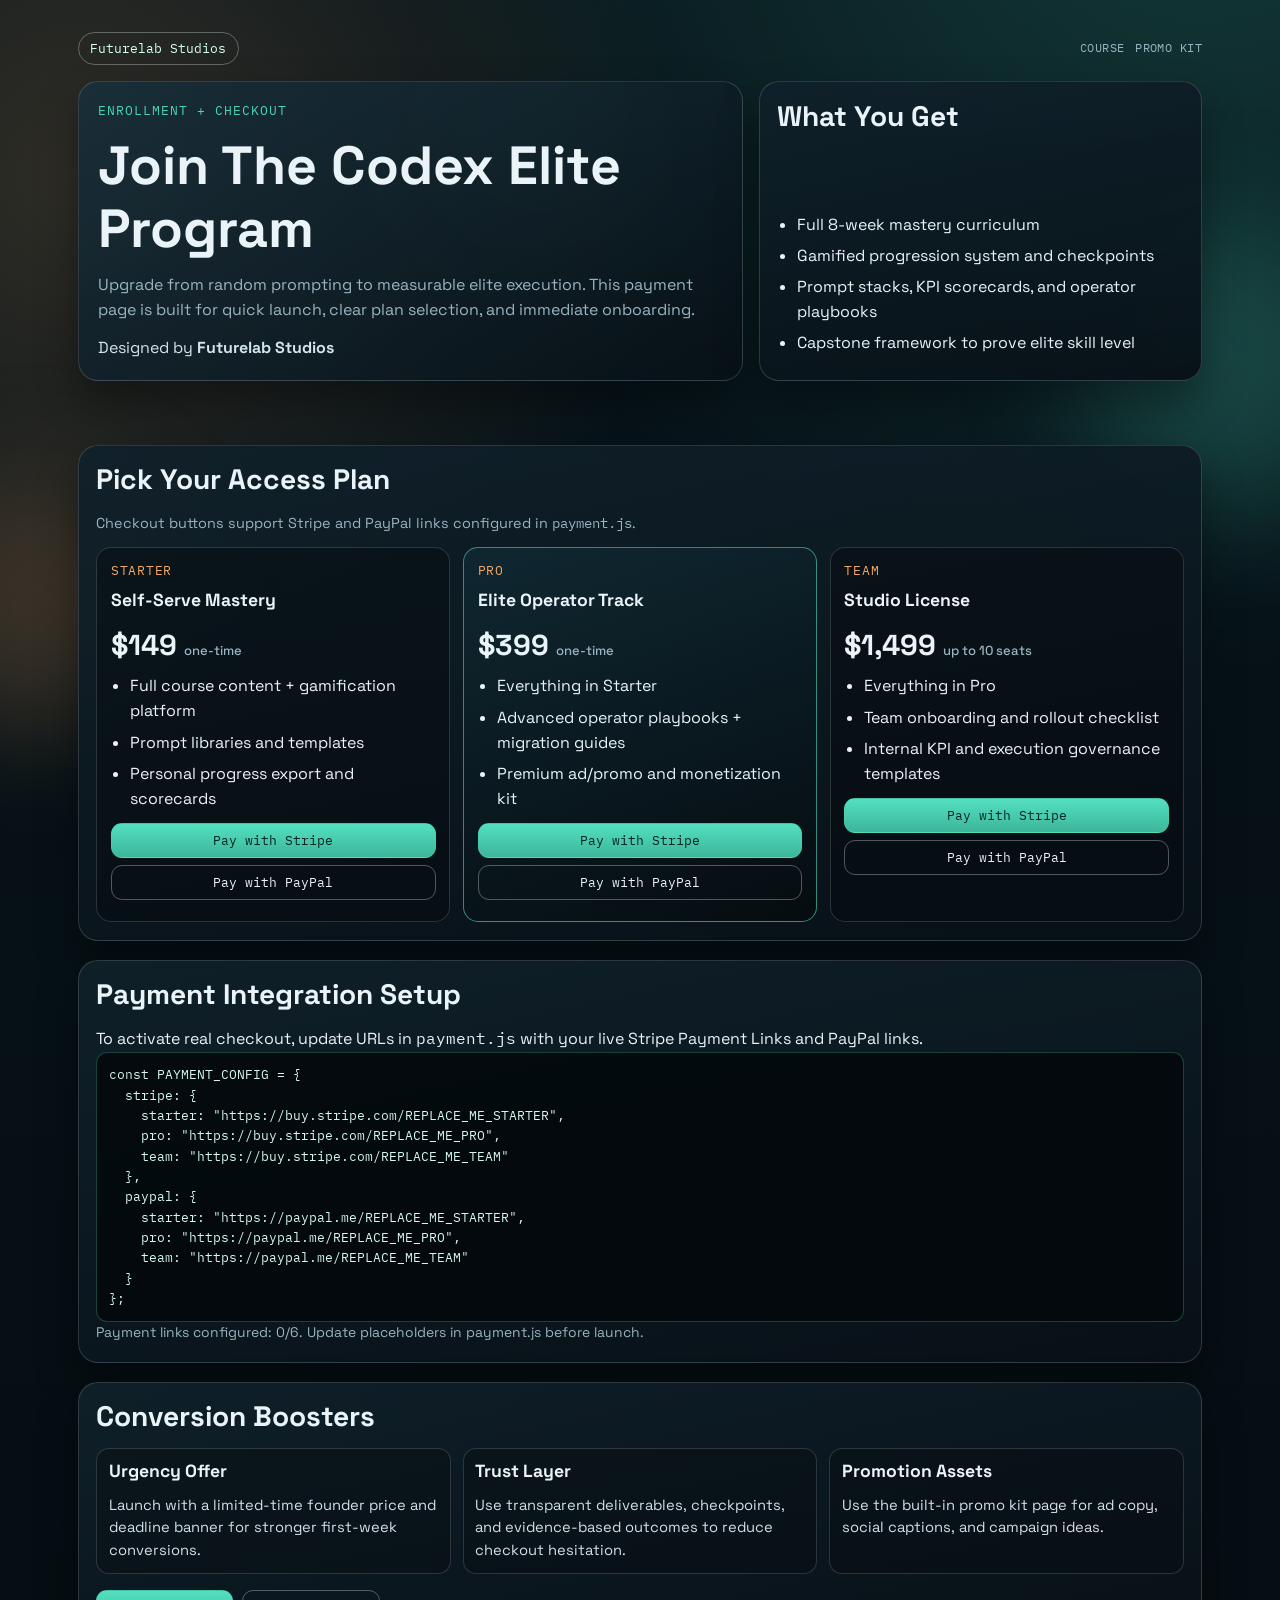
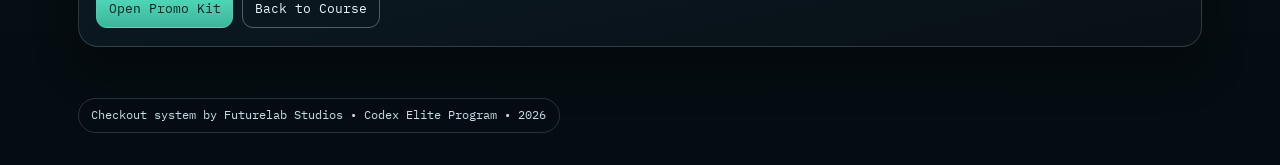
==== payment.html @ 41de9a3d "Build branded Codex mastery platform with gamification, payments, and promo pages" ====
<!doctype html>
<html lang="en">
<head>
  <meta charset="UTF-8" />
  <meta name="viewport" content="width=device-width, initial-scale=1.0" />
  <title>Enroll | Codex Elite Program by Futurelab Studios</title>
  <link rel="preconnect" href="https://fonts.googleapis.com" />
  <link rel="preconnect" href="https://fonts.gstatic.com" crossorigin />
  <link href="https://fonts.googleapis.com/css2?family=Space+Grotesk:wght@400;500;700&family=IBM+Plex+Mono:wght@400;500&display=swap" rel="stylesheet" />
  <link rel="stylesheet" href="styles.css" />
</head>
<body>
  <div class="bg-shape bg-shape-a"></div>
  <div class="bg-shape bg-shape-b"></div>

  <header class="hero wrap compact">
    <nav class="top-nav">
      <a class="brand" href="index.html">Futurelab Studios</a>
      <div class="nav-links">
        <a href="index.html">Course</a>
        <a href="promo.html">Promo Kit</a>
      </div>
    </nav>

    <div class="hero-shell">
      <div class="hero-copy">
        <p class="eyebrow">Enrollment + Checkout</p>
        <h1>Join The Codex Elite Program</h1>
        <p class="lead">
          Upgrade from random prompting to measurable elite execution. This payment page is built for quick launch,
          clear plan selection, and immediate onboarding.
        </p>
        <p class="hero-brandline">Designed by <strong>Futurelab Studios</strong></p>
      </div>
      <aside class="hero-side panel">
        <h2>What You Get</h2>
        <ul>
          <li>Full 8-week mastery curriculum</li>
          <li>Gamified progression system and checkpoints</li>
          <li>Prompt stacks, KPI scorecards, and operator playbooks</li>
          <li>Capstone framework to prove elite skill level</li>
        </ul>
      </aside>
    </div>
  </header>

  <main class="wrap">
    <section class="panel">
      <h2>Pick Your Access Plan</h2>
      <p class="module-hint">Checkout buttons support Stripe and PayPal links configured in <code>payment.js</code>.</p>

      <div class="pricing-grid">
        <article class="price-card">
          <p class="card-tag">Starter</p>
          <h3>Self-Serve Mastery</h3>
          <p class="price">$149 <span>one-time</span></p>
          <ul>
            <li>Full course content + gamification platform</li>
            <li>Prompt libraries and templates</li>
            <li>Personal progress export and scorecards</li>
          </ul>
          <button class="btn checkout-btn" data-plan="starter" data-provider="stripe" type="button">Pay with Stripe</button>
          <button class="btn btn-ghost checkout-btn" data-plan="starter" data-provider="paypal" type="button">Pay with PayPal</button>
        </article>

        <article class="price-card featured">
          <p class="card-tag">Pro</p>
          <h3>Elite Operator Track</h3>
          <p class="price">$399 <span>one-time</span></p>
          <ul>
            <li>Everything in Starter</li>
            <li>Advanced operator playbooks + migration guides</li>
            <li>Premium ad/promo and monetization kit</li>
          </ul>
          <button class="btn checkout-btn" data-plan="pro" data-provider="stripe" type="button">Pay with Stripe</button>
          <button class="btn btn-ghost checkout-btn" data-plan="pro" data-provider="paypal" type="button">Pay with PayPal</button>
        </article>

        <article class="price-card">
          <p class="card-tag">Team</p>
          <h3>Studio License</h3>
          <p class="price">$1,499 <span>up to 10 seats</span></p>
          <ul>
            <li>Everything in Pro</li>
            <li>Team onboarding and rollout checklist</li>
            <li>Internal KPI and execution governance templates</li>
          </ul>
          <button class="btn checkout-btn" data-plan="team" data-provider="stripe" type="button">Pay with Stripe</button>
          <button class="btn btn-ghost checkout-btn" data-plan="team" data-provider="paypal" type="button">Pay with PayPal</button>
        </article>
      </div>
    </section>

    <section class="panel">
      <h2>Payment Integration Setup</h2>
      <p>To activate real checkout, update URLs in <code>payment.js</code> with your live Stripe Payment Links and PayPal links.</p>
      <pre><code>const PAYMENT_CONFIG = {
  stripe: {
    starter: "https://buy.stripe.com/REPLACE_ME_STARTER",
    pro: "https://buy.stripe.com/REPLACE_ME_PRO",
    team: "https://buy.stripe.com/REPLACE_ME_TEAM"
  },
  paypal: {
    starter: "https://paypal.me/REPLACE_ME_STARTER",
    pro: "https://paypal.me/REPLACE_ME_PRO",
    team: "https://paypal.me/REPLACE_ME_TEAM"
  }
};</code></pre>
      <p id="paymentStatus" class="metric-sub"></p>
    </section>

    <section class="panel advert-panel">
      <h2>Conversion Boosters</h2>
      <div class="ad-points">
        <article>
          <h3>Urgency Offer</h3>
          <p>Launch with a limited-time founder price and deadline banner for stronger first-week conversions.</p>
        </article>
        <article>
          <h3>Trust Layer</h3>
          <p>Use transparent deliverables, checkpoints, and evidence-based outcomes to reduce checkout hesitation.</p>
        </article>
        <article>
          <h3>Promotion Assets</h3>
          <p>Use the built-in promo kit page for ad copy, social captions, and campaign ideas.</p>
        </article>
      </div>
      <div class="hero-cta-row">
        <a class="btn" href="promo.html">Open Promo Kit</a>
        <a class="btn btn-ghost" href="index.html">Back to Course</a>
      </div>
    </section>
  </main>

  <footer class="site-footer wrap">
    <p>Checkout system by Futurelab Studios • Codex Elite Program • 2026</p>
  </footer>

  <script src="payment.js"></script>
</body>
</html>
---- styles.css ----
:root {
  --bg: #061015;
  --surface: #0f1c24;
  --surface-2: #142837;
  --surface-3: #1d3749;
  --text: #e9f3f8;
  --muted: #99b4c0;
  --line: rgba(233, 243, 248, 0.16);
  --line-strong: rgba(233, 243, 248, 0.32);
  --accent: #48d6b7;
  --accent-2: #f2a863;
  --danger: #ff8080;
  --max: 1160px;
  --radius: 20px;
  --radius-sm: 14px;
  --shadow: 0 22px 42px rgba(0, 0, 0, 0.36);
}

* {
  box-sizing: border-box;
}

html,
body {
  margin: 0;
  padding: 0;
}

body {
  font-family: "Space Grotesk", sans-serif;
  line-height: 1.55;
  color: var(--text);
  background:
    radial-gradient(circle at 6% 10%, rgba(242, 168, 99, 0.17), transparent 30%),
    radial-gradient(circle at 94% -8%, rgba(72, 214, 183, 0.19), transparent 36%),
    linear-gradient(180deg, #07141a 0%, #050d12 100%);
  overflow-x: hidden;
}

.bg-shape {
  position: fixed;
  border-radius: 999px;
  filter: blur(60px);
  pointer-events: none;
  z-index: -1;
}

.bg-shape-a {
  width: 290px;
  height: 290px;
  right: -90px;
  top: 25%;
  background: rgba(72, 214, 183, 0.2);
}

.bg-shape-b {
  width: 260px;
  height: 260px;
  left: -95px;
  bottom: 18%;
  background: rgba(242, 168, 99, 0.18);
}

.wrap {
  width: min(var(--max), 100%);
  margin: 0 auto;
  padding: 2rem 1.1rem;
}

.hero {
  padding-top: 2.6rem;
  animation: fade-up 0.6s ease-out;
}

.hero.compact {
  padding-top: 2rem;
}

.top-nav {
  display: flex;
  align-items: center;
  justify-content: space-between;
  gap: 1rem;
  margin-bottom: 1rem;
}

.brand {
  font-family: "IBM Plex Mono", monospace;
  color: #d6fff3;
  text-decoration: none;
  border: 1px solid var(--line-strong);
  border-radius: 999px;
  padding: 0.35rem 0.72rem;
  font-size: 0.8rem;
}

.nav-links {
  display: flex;
  align-items: center;
  gap: 0.65rem;
  flex-wrap: wrap;
}

.nav-links a {
  text-decoration: none;
  color: var(--muted);
  font-family: "IBM Plex Mono", monospace;
  font-size: 0.76rem;
  text-transform: uppercase;
  letter-spacing: 0.04em;
}

.nav-links a:hover {
  color: #d5ebe9;
}

.hero-shell {
  display: grid;
  grid-template-columns: 1.5fr minmax(280px, 1fr);
  gap: 1rem;
  align-items: stretch;
}

.hero-copy {
  border: 1px solid var(--line);
  border-radius: var(--radius);
  background:
    linear-gradient(150deg, rgba(24, 47, 59, 0.9), rgba(8, 16, 22, 0.9)),
    radial-gradient(circle at 70% 15%, rgba(72, 214, 183, 0.2), transparent 40%);
  padding: 1.2rem;
  box-shadow: var(--shadow);
}

.eyebrow {
  margin: 0 0 0.9rem;
  font-family: "IBM Plex Mono", monospace;
  color: var(--accent);
  text-transform: uppercase;
  letter-spacing: 0.08em;
  font-size: 0.8rem;
}

h1,
h2,
h3,
h4 {
  margin: 0 0 0.75rem;
  line-height: 1.17;
}

h1 {
  font-size: clamp(2rem, 4.2vw, 3.7rem);
  max-width: 15ch;
}

h2 {
  font-size: clamp(1.3rem, 2.2vw, 2.1rem);
  margin-bottom: 0.95rem;
}

h3 {
  font-size: 1.1rem;
}

h4 {
  font-size: 0.98rem;
}

p {
  margin: 0;
}

.lead {
  max-width: 68ch;
  color: var(--muted);
}

.hero-brandline {
  margin-top: 0.82rem;
  color: #d2e4ec;
}

.hero-cta-row {
  display: flex;
  gap: 0.58rem;
  align-items: center;
  flex-wrap: wrap;
  margin-top: 1rem;
}

.hero-statline {
  margin-top: 1rem;
  display: grid;
  grid-template-columns: repeat(3, minmax(0, 1fr));
  gap: 0.62rem;
}

.hero-statline article {
  border: 1px solid var(--line);
  border-radius: 14px;
  background: rgba(4, 11, 15, 0.58);
  padding: 0.66rem;
}

.hero-statline p {
  font-family: "IBM Plex Mono", monospace;
  font-size: 0.76rem;
  color: var(--muted);
  text-transform: uppercase;
  letter-spacing: 0.05em;
  margin-bottom: 0.2rem;
}

.hero-side {
  display: flex;
  flex-direction: column;
  justify-content: space-between;
}

.hero-side ul {
  padding-left: 1.2rem;
  margin: 0;
}

.hero-side li {
  margin-bottom: 0.4rem;
}

.panel {
  border: 1px solid var(--line);
  border-radius: var(--radius);
  background: linear-gradient(168deg, rgba(16, 33, 43, 0.92), rgba(8, 17, 23, 0.96));
  padding: 1.1rem;
  box-shadow: var(--shadow);
}

main section {
  margin-bottom: 1.2rem;
  animation: fade-up 0.62s ease-out;
}

.dashboard-header {
  display: flex;
  gap: 0.8rem;
  justify-content: space-between;
  align-items: center;
  margin-bottom: 0.9rem;
}

.dashboard-actions {
  display: flex;
  gap: 0.52rem;
  flex-wrap: wrap;
}

.dashboard-grid {
  display: grid;
  grid-template-columns: repeat(3, minmax(0, 1fr));
  gap: 0.8rem;
}

.metric-card {
  border: 1px solid var(--line);
  border-radius: var(--radius-sm);
  background: rgba(5, 12, 17, 0.44);
  padding: 0.82rem;
}

.metric-label {
  color: var(--muted);
  font-size: 0.8rem;
  font-family: "IBM Plex Mono", monospace;
  text-transform: uppercase;
  letter-spacing: 0.05em;
  margin-bottom: 0.3rem;
}

.metric-value {
  font-size: 1.42rem;
  font-weight: 700;
  margin-bottom: 0.32rem;
}

.metric-value.small {
  font-size: 1rem;
  font-weight: 600;
}

.metric-sub {
  color: var(--muted);
  font-size: 0.87rem;
}

.btn {
  border: 1px solid rgba(72, 214, 183, 0.4);
  background: linear-gradient(180deg, #53e0c0, #3db59b);
  color: #04241e;
  border-radius: 11px;
  padding: 0.5rem 0.72rem;
  font-family: "IBM Plex Mono", monospace;
  font-size: 0.8rem;
  text-decoration: none;
  cursor: pointer;
  display: inline-flex;
  align-items: center;
  justify-content: center;
  transition: transform 0.14s ease, filter 0.2s ease;
}

.btn:hover {
  filter: brightness(1.06);
  transform: translateY(-1px);
}

.btn:active {
  transform: translateY(0);
}

.btn:disabled {
  opacity: 0.58;
  cursor: not-allowed;
  transform: none;
}

.btn-ghost {
  background: transparent;
  border-color: var(--line-strong);
  color: var(--text);
}

.btn-danger {
  background: transparent;
  border-color: rgba(255, 128, 128, 0.4);
  color: #ffcaca;
}

.meter {
  width: 100%;
  height: 10px;
  border-radius: 999px;
  border: 1px solid var(--line);
  background: rgba(4, 9, 13, 0.82);
  overflow: hidden;
}

.meter.small {
  height: 8px;
}

.meter span {
  display: block;
  height: 100%;
  width: 0;
  background: linear-gradient(90deg, #4ad2b5, #f2a863);
  transition: width 0.25s ease;
}

.gamification-grid {
  display: grid;
  grid-template-columns: 1fr 1fr;
  gap: 0.8rem;
}

.challenge-list,
.achievement-grid {
  display: grid;
  gap: 0.62rem;
}

.challenge-card,
.achievement-card {
  border: 1px solid var(--line);
  border-radius: 13px;
  padding: 0.72rem;
  background: rgba(5, 11, 15, 0.5);
}

.challenge-head {
  display: flex;
  justify-content: space-between;
  gap: 0.6rem;
  align-items: center;
}

.challenge-card p {
  color: #d0e2ea;
  font-size: 0.88rem;
  margin-bottom: 0.45rem;
}

.achievement-card p {
  color: #d0e2ea;
  font-size: 0.88rem;
}

.achievement-card.unlocked {
  border-color: rgba(72, 214, 183, 0.6);
  background: linear-gradient(160deg, rgba(17, 40, 50, 0.88), rgba(7, 15, 20, 0.9));
}

.achievement-card.locked {
  opacity: 0.7;
}

.achievement-state {
  margin-top: 0.45rem;
  font-family: "IBM Plex Mono", monospace;
  font-size: 0.74rem;
  color: var(--accent-2);
  text-transform: uppercase;
}

.mastery-lab {
  display: grid;
  grid-template-columns: 320px minmax(0, 1fr);
  gap: 1rem;
}

.module-sidebar {
  position: sticky;
  top: 1rem;
  height: fit-content;
}

.module-hint {
  color: var(--muted);
  font-size: 0.9rem;
  margin-bottom: 0.8rem;
}

.module-list {
  display: grid;
  gap: 0.6rem;
}

.module-item {
  width: 100%;
  text-align: left;
  border: 1px solid var(--line);
  border-radius: 14px;
  background: rgba(8, 16, 21, 0.72);
  color: var(--text);
  padding: 0.7rem;
  cursor: pointer;
  transition: border-color 0.2s ease, transform 0.15s ease, background 0.2s ease;
}

.module-item:hover {
  border-color: rgba(72, 214, 183, 0.55);
  transform: translateY(-1px);
}

.module-item.selected {
  border-color: rgba(72, 214, 183, 0.72);
  background: linear-gradient(170deg, rgba(20, 43, 56, 0.8), rgba(8, 16, 21, 0.9));
}

.module-item.locked {
  opacity: 0.55;
  cursor: not-allowed;
}

.module-item-top {
  display: flex;
  justify-content: space-between;
  gap: 0.5rem;
  font-family: "IBM Plex Mono", monospace;
  font-size: 0.78rem;
  color: var(--accent-2);
  margin-bottom: 0.3rem;
}

.module-item-meta {
  margin-top: 0.35rem;
  color: var(--muted);
  font-size: 0.82rem;
}

.module-header > p {
  color: var(--muted);
}

.card-tag {
  color: var(--accent-2) !important;
  text-transform: uppercase;
  letter-spacing: 0.06em;
  font-family: "IBM Plex Mono", monospace;
  font-size: 0.8rem;
  margin-bottom: 0.55rem;
}

.module-standard {
  margin-top: 0.72rem;
}

.module-progress-row {
  margin-top: 0.75rem;
}

.module-progress-row > p {
  margin-bottom: 0.35rem;
}

.module-section {
  margin-top: 1.05rem;
  border-top: 1px solid var(--line);
  padding-top: 0.95rem;
}

.module-note {
  color: var(--muted);
  font-size: 0.9rem;
}

.week-grid {
  display: grid;
  grid-template-columns: repeat(2, minmax(0, 1fr));
  gap: 0.7rem;
}

.week-card {
  border: 1px solid var(--line);
  border-radius: 13px;
  padding: 0.72rem;
  background: rgba(7, 14, 19, 0.46);
}

.week-day {
  font-family: "IBM Plex Mono", monospace;
  color: var(--accent);
  font-size: 0.82rem;
  margin-bottom: 0.38rem;
  text-transform: uppercase;
  letter-spacing: 0.04em;
}

.week-card p {
  color: #d2e0e6;
  font-size: 0.93rem;
  margin-bottom: 0.35rem;
}

ul,
ol {
  margin: 0;
  padding-left: 1.2rem;
}

li {
  margin-bottom: 0.42rem;
}

.task-list {
  list-style: none;
  padding: 0;
  margin: 0;
  display: grid;
  gap: 0.5rem;
}

.task-list li {
  margin: 0;
  border: 1px solid var(--line);
  border-radius: 11px;
  background: rgba(6, 11, 15, 0.42);
}

.task-list label {
  display: flex;
  gap: 0.58rem;
  align-items: flex-start;
  padding: 0.62rem;
  cursor: pointer;
}

.task-list input[type="checkbox"] {
  margin-top: 0.22rem;
  accent-color: var(--accent);
}

.task-list span {
  font-size: 0.94rem;
}

.checkpoint-grid {
  display: grid;
  grid-template-columns: repeat(3, minmax(0, 1fr));
  gap: 0.7rem;
}

.checkpoint-grid article {
  border: 1px solid var(--line);
  border-radius: 12px;
  padding: 0.7rem;
  background: rgba(7, 14, 19, 0.45);
}

.prompt-list {
  display: grid;
  gap: 0.72rem;
}

.prompt {
  border: 1px solid var(--line);
  border-radius: 12px;
  padding: 0.72rem;
  background: rgba(7, 14, 19, 0.45);
}

.prompt-head {
  display: flex;
  justify-content: space-between;
  gap: 0.75rem;
  align-items: center;
  margin-bottom: 0.5rem;
}

code,
pre {
  font-family: "IBM Plex Mono", monospace;
}

pre {
  margin: 0;
  border: 1px solid rgba(72, 214, 183, 0.28);
  border-radius: 11px;
  background: rgba(4, 9, 12, 0.92);
  padding: 0.75rem;
  color: #d5f7ee;
  white-space: pre-wrap;
  word-break: break-word;
  font-size: 0.82rem;
}

table {
  width: 100%;
  border-collapse: collapse;
  font-size: 0.92rem;
}

th,
td {
  border-bottom: 1px solid var(--line);
  text-align: left;
  padding: 0.6rem 0.48rem;
  vertical-align: top;
}

th {
  color: var(--accent);
}

.module-notes {
  width: 100%;
  border: 1px solid var(--line-strong);
  border-radius: 12px;
  background: rgba(4, 9, 12, 0.8);
  color: var(--text);
  padding: 0.72rem;
  font-family: "IBM Plex Mono", monospace;
  font-size: 0.85rem;
  resize: vertical;
}

.timer-help {
  color: var(--muted);
  margin-bottom: 0.8rem;
}

.timer-box {
  border: 1px solid var(--line);
  border-radius: 14px;
  background: rgba(7, 14, 19, 0.46);
  padding: 0.85rem;
}

.timer-display {
  font-family: "IBM Plex Mono", monospace;
  font-size: clamp(2.2rem, 4.7vw, 3.2rem);
  margin-bottom: 0.45rem;
  color: #d4fff3;
}

.timer-controls {
  display: flex;
  gap: 0.52rem;
  flex-wrap: wrap;
}

.advert-panel p {
  color: #d1e1e7;
}

.ad-points {
  margin-top: 0.8rem;
  display: grid;
  grid-template-columns: repeat(3, minmax(0, 1fr));
  gap: 0.75rem;
}

.ad-points article {
  border: 1px solid var(--line);
  border-radius: 13px;
  padding: 0.72rem;
  background: rgba(7, 14, 19, 0.46);
}

.ad-points article p {
  font-size: 0.92rem;
  color: #d1e1e7;
}

.pricing-grid {
  display: grid;
  grid-template-columns: repeat(3, minmax(0, 1fr));
  gap: 0.8rem;
}

.price-card {
  border: 1px solid var(--line);
  border-radius: 15px;
  background: rgba(6, 12, 16, 0.48);
  padding: 0.85rem;
}

.price-card.featured {
  border-color: rgba(72, 214, 183, 0.62);
  background: linear-gradient(160deg, rgba(16, 41, 51, 0.9), rgba(6, 12, 16, 0.95));
}

.price {
  font-size: 1.8rem;
  font-weight: 700;
  margin-bottom: 0.45rem;
}

.price span {
  font-size: 0.82rem;
  font-weight: 500;
  color: var(--muted);
}

.price-card ul {
  margin-bottom: 0.7rem;
}

.price-card .btn {
  width: 100%;
  margin-bottom: 0.45rem;
}

.copy-grid {
  display: grid;
  grid-template-columns: repeat(2, minmax(0, 1fr));
  gap: 0.7rem;
}

.copy-card {
  border: 1px solid var(--line);
  border-radius: 13px;
  background: rgba(7, 14, 19, 0.46);
  padding: 0.72rem;
}

.copy-card p {
  color: #d0e2ea;
}

.site-footer {
  padding-top: 0;
  padding-bottom: 2rem;
}

.site-footer p {
  border: 1px solid var(--line);
  border-radius: 999px;
  display: inline-block;
  padding: 0.45rem 0.8rem;
  color: #c8dbe4;
  font-family: "IBM Plex Mono", monospace;
  font-size: 0.74rem;
}

@keyframes fade-up {
  from {
    opacity: 0;
    transform: translateY(7px);
  }
  to {
    opacity: 1;
    transform: translateY(0);
  }
}

@media (max-width: 1080px) {
  .hero-shell,
  .mastery-lab,
  .pricing-grid,
  .dashboard-grid,
  .gamification-grid,
  .ad-points,
  .week-grid,
  .checkpoint-grid,
  .copy-grid {
    grid-template-columns: 1fr;
  }

  .module-sidebar {
    position: static;
  }

  .hero-statline {
    grid-template-columns: 1fr;
  }
}

@media (max-width: 640px) {
  .wrap {
    padding: 1.2rem 0.8rem;
  }

  h1 {
    max-width: 100%;
  }

  .dashboard-header {
    flex-direction: column;
    align-items: flex-start;
  }

  .top-nav {
    flex-direction: column;
    align-items: flex-start;
  }

  .prompt-head {
    flex-direction: column;
    align-items: flex-start;
  }
}
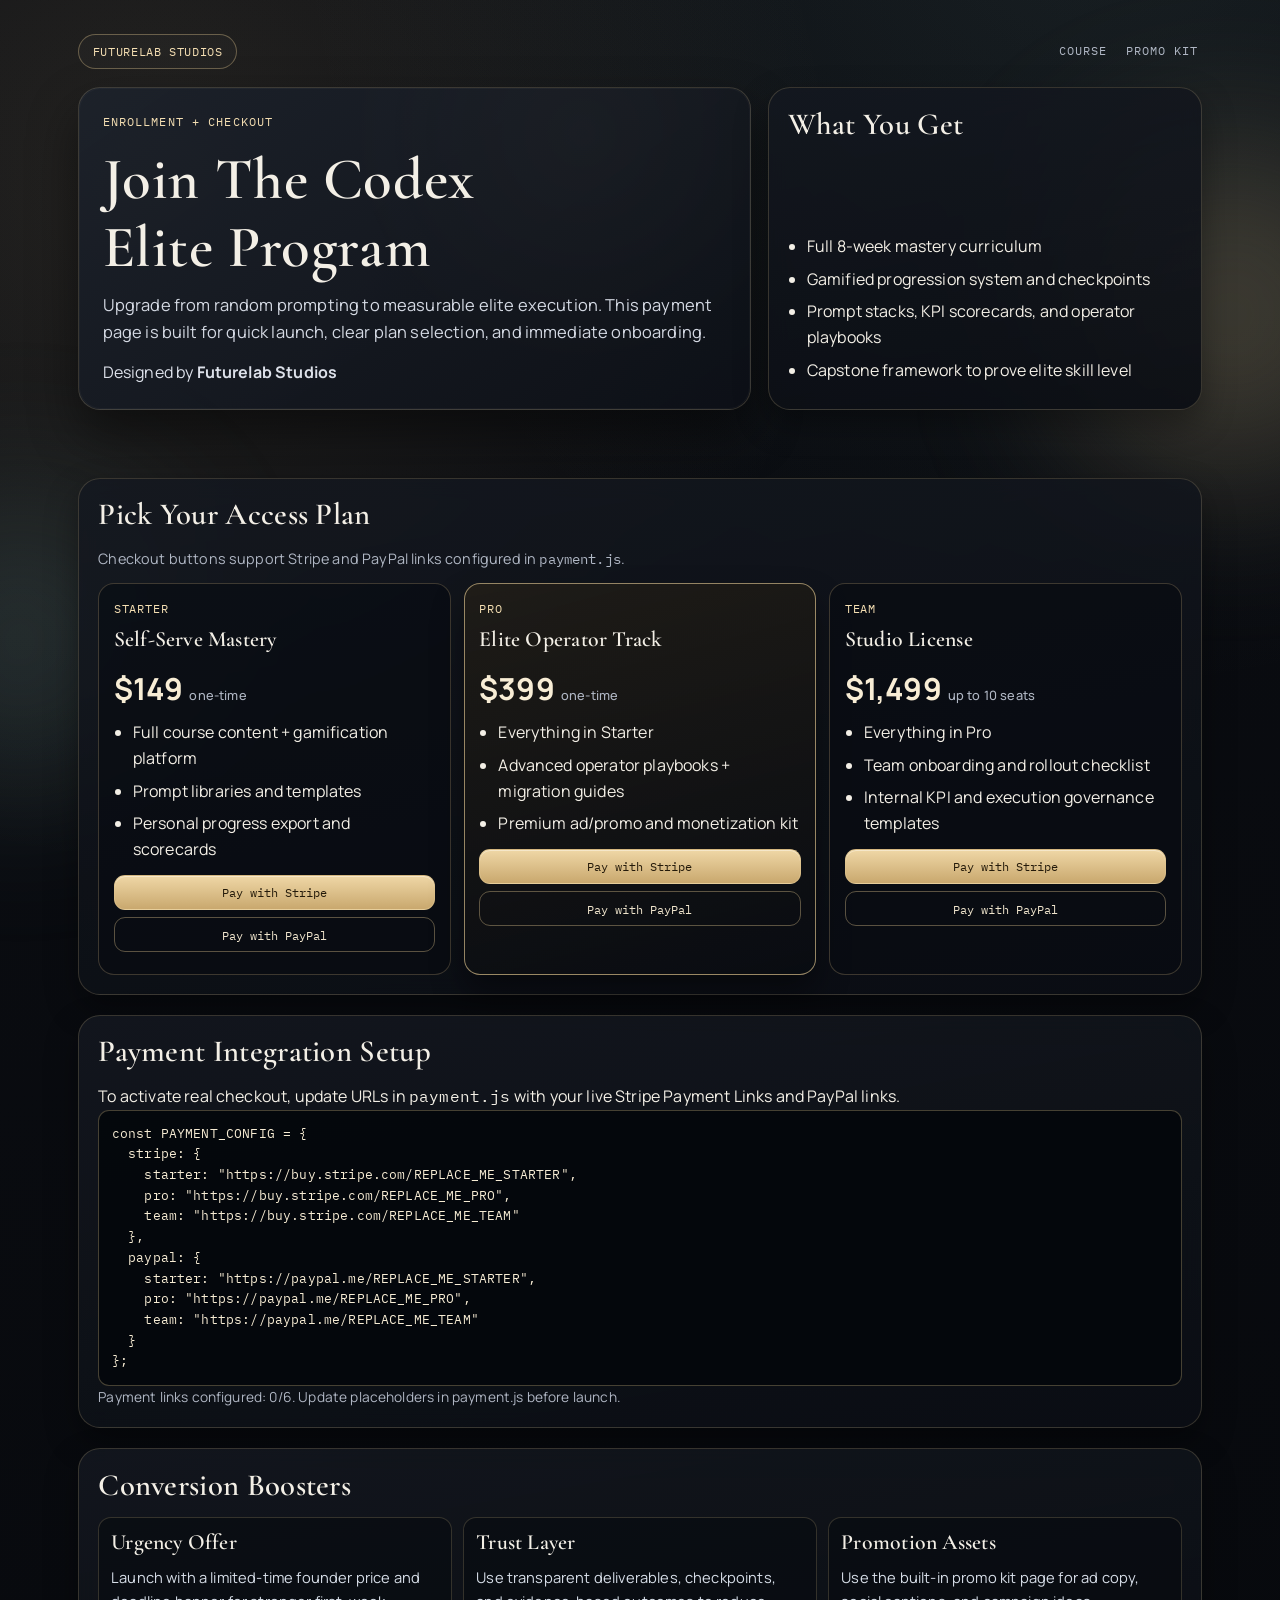
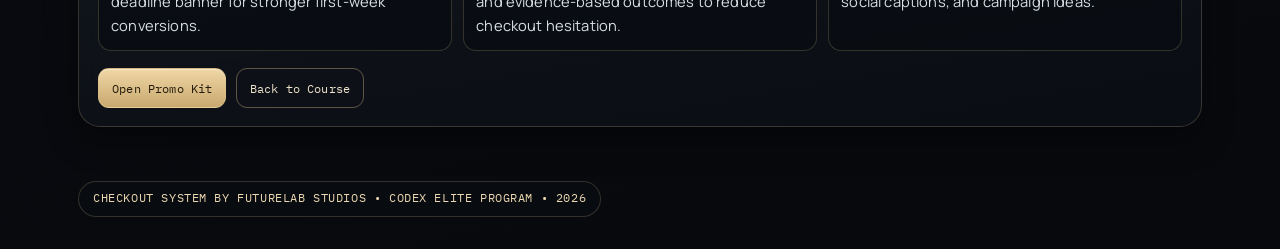
==== commit a99ddb56: "Elevate UI with premium visual design system" ====
--- a/payment.html
+++ b/payment.html
@@ -6,7 +6,7 @@
   <title>Enroll | Codex Elite Program by Futurelab Studios</title>
   <link rel="preconnect" href="https://fonts.googleapis.com" />
   <link rel="preconnect" href="https://fonts.gstatic.com" crossorigin />
-  <link href="https://fonts.googleapis.com/css2?family=Space+Grotesk:wght@400;500;700&family=IBM+Plex+Mono:wght@400;500&display=swap" rel="stylesheet" />
+  <link href="https://fonts.googleapis.com/css2?family=Cormorant+Garamond:wght@500;600;700&family=Manrope:wght@400;500;600;700&family=IBM+Plex+Mono:wght@400;500&display=swap" rel="stylesheet" />
   <link rel="stylesheet" href="styles.css" />
 </head>
 <body>
--- a/styles.css
+++ b/styles.css
@@ -1,19 +1,21 @@
 :root {
-  --bg: #061015;
-  --surface: #0f1c24;
-  --surface-2: #142837;
-  --surface-3: #1d3749;
-  --text: #e9f3f8;
-  --muted: #99b4c0;
-  --line: rgba(233, 243, 248, 0.16);
-  --line-strong: rgba(233, 243, 248, 0.32);
-  --accent: #48d6b7;
-  --accent-2: #f2a863;
-  --danger: #ff8080;
+  --bg: #090b10;
+  --bg-soft: #0f141b;
+  --surface: rgba(20, 24, 32, 0.78);
+  --surface-strong: rgba(24, 30, 40, 0.92);
+  --text: #f3efe6;
+  --muted: #b0b7c4;
+  --line: rgba(223, 197, 143, 0.2);
+  --line-strong: rgba(223, 197, 143, 0.38);
+  --accent: #dfc58f;
+  --accent-bright: #f4deb2;
+  --accent-cool: #8dc0b8;
+  --danger: #ff8f8f;
   --max: 1160px;
-  --radius: 20px;
+  --radius: 22px;
   --radius-sm: 14px;
-  --shadow: 0 22px 42px rgba(0, 0, 0, 0.36);
+  --shadow-xl: 0 24px 50px rgba(0, 0, 0, 0.48);
+  --shadow-md: 0 14px 32px rgba(0, 0, 0, 0.34);
 }
 
 * {
@@ -27,53 +29,66 @@
 }
 
 body {
-  font-family: "Space Grotesk", sans-serif;
-  line-height: 1.55;
+  font-family: "Manrope", sans-serif;
+  line-height: 1.62;
   color: var(--text);
   background:
-    radial-gradient(circle at 6% 10%, rgba(242, 168, 99, 0.17), transparent 30%),
-    radial-gradient(circle at 94% -8%, rgba(72, 214, 183, 0.19), transparent 36%),
-    linear-gradient(180deg, #07141a 0%, #050d12 100%);
+    radial-gradient(circle at 12% 10%, rgba(223, 197, 143, 0.12), transparent 34%),
+    radial-gradient(circle at 86% -6%, rgba(141, 192, 184, 0.1), transparent 36%),
+    linear-gradient(165deg, #0b0d12 0%, #07090d 100%);
   overflow-x: hidden;
+  letter-spacing: 0.01em;
+}
+
+body::before {
+  content: "";
+  position: fixed;
+  inset: 0;
+  pointer-events: none;
+  background-image: linear-gradient(rgba(255, 255, 255, 0.018) 1px, transparent 1px),
+    linear-gradient(90deg, rgba(255, 255, 255, 0.018) 1px, transparent 1px);
+  background-size: 44px 44px;
+  opacity: 0.28;
+  z-index: -2;
 }
 
 .bg-shape {
   position: fixed;
   border-radius: 999px;
-  filter: blur(60px);
+  filter: blur(80px);
   pointer-events: none;
   z-index: -1;
 }
 
 .bg-shape-a {
-  width: 290px;
-  height: 290px;
-  right: -90px;
-  top: 25%;
-  background: rgba(72, 214, 183, 0.2);
+  width: 340px;
+  height: 340px;
+  right: -120px;
+  top: 16%;
+  background: rgba(223, 197, 143, 0.22);
 }
 
 .bg-shape-b {
-  width: 260px;
-  height: 260px;
-  left: -95px;
-  bottom: 18%;
-  background: rgba(242, 168, 99, 0.18);
+  width: 300px;
+  height: 300px;
+  left: -130px;
+  bottom: 12%;
+  background: rgba(141, 192, 184, 0.16);
 }
 
 .wrap {
   width: min(var(--max), 100%);
   margin: 0 auto;
-  padding: 2rem 1.1rem;
+  padding: 2.1rem 1.15rem;
 }
 
 .hero {
-  padding-top: 2.6rem;
-  animation: fade-up 0.6s ease-out;
+  padding-top: 2.8rem;
+  animation: fade-up 0.65s ease-out;
 }
 
 .hero.compact {
-  padding-top: 2rem;
+  padding-top: 2.1rem;
 }
 
 .top-nav {
@@ -81,23 +96,26 @@
   align-items: center;
   justify-content: space-between;
   gap: 1rem;
-  margin-bottom: 1rem;
+  margin-bottom: 1.1rem;
 }
 
 .brand {
   font-family: "IBM Plex Mono", monospace;
-  color: #d6fff3;
+  color: var(--accent-bright);
   text-decoration: none;
   border: 1px solid var(--line-strong);
   border-radius: 999px;
-  padding: 0.35rem 0.72rem;
-  font-size: 0.8rem;
+  padding: 0.42rem 0.84rem;
+  font-size: 0.78rem;
+  letter-spacing: 0.05em;
+  text-transform: uppercase;
+  background: rgba(255, 255, 255, 0.02);
 }
 
 .nav-links {
   display: flex;
   align-items: center;
-  gap: 0.65rem;
+  gap: 0.72rem;
   flex-wrap: wrap;
 }
 
@@ -105,19 +123,23 @@
   text-decoration: none;
   color: var(--muted);
   font-family: "IBM Plex Mono", monospace;
-  font-size: 0.76rem;
+  font-size: 0.74rem;
   text-transform: uppercase;
-  letter-spacing: 0.04em;
+  letter-spacing: 0.08em;
+  padding: 0.2rem 0.24rem;
+  border-bottom: 1px solid transparent;
+  transition: color 0.2s ease, border-color 0.2s ease;
 }
 
 .nav-links a:hover {
-  color: #d5ebe9;
+  color: var(--accent-bright);
+  border-color: rgba(223, 197, 143, 0.55);
 }
 
 .hero-shell {
   display: grid;
-  grid-template-columns: 1.5fr minmax(280px, 1fr);
-  gap: 1rem;
+  grid-template-columns: 1.55fr minmax(280px, 1fr);
+  gap: 1.05rem;
   align-items: stretch;
 }
 
@@ -125,45 +147,59 @@
   border: 1px solid var(--line);
   border-radius: var(--radius);
   background:
-    linear-gradient(150deg, rgba(24, 47, 59, 0.9), rgba(8, 16, 22, 0.9)),
-    radial-gradient(circle at 70% 15%, rgba(72, 214, 183, 0.2), transparent 40%);
-  padding: 1.2rem;
-  box-shadow: var(--shadow);
+    linear-gradient(145deg, rgba(28, 34, 44, 0.88), rgba(13, 16, 23, 0.9)),
+    radial-gradient(circle at 75% 14%, rgba(223, 197, 143, 0.24), transparent 42%);
+  padding: 1.45rem;
+  box-shadow: var(--shadow-xl);
+  position: relative;
+  overflow: hidden;
+}
+
+.hero-copy::after {
+  content: "";
+  position: absolute;
+  inset: 0;
+  border-radius: inherit;
+  border: 1px solid rgba(255, 255, 255, 0.03);
+  pointer-events: none;
 }
 
 .eyebrow {
-  margin: 0 0 0.9rem;
-  font-family: "IBM Plex Mono", monospace;
-  color: var(--accent);
+  margin: 0 0 0.95rem;
+  font-family: "IBM Plex Mono", monospace;
+  color: var(--accent-bright);
   text-transform: uppercase;
-  letter-spacing: 0.08em;
-  font-size: 0.8rem;
+  letter-spacing: 0.09em;
+  font-size: 0.78rem;
 }
 
 h1,
 h2,
 h3,
 h4 {
-  margin: 0 0 0.75rem;
-  line-height: 1.17;
+  margin: 0 0 0.72rem;
+  line-height: 1.14;
+  font-family: "Cormorant Garamond", serif;
+  font-weight: 600;
+  letter-spacing: 0.01em;
 }
 
 h1 {
-  font-size: clamp(2rem, 4.2vw, 3.7rem);
-  max-width: 15ch;
+  font-size: clamp(2.3rem, 4.6vw, 4.2rem);
+  max-width: 14ch;
 }
 
 h2 {
-  font-size: clamp(1.3rem, 2.2vw, 2.1rem);
-  margin-bottom: 0.95rem;
+  font-size: clamp(1.5rem, 2.4vw, 2.35rem);
+  margin-bottom: 0.92rem;
 }
 
 h3 {
-  font-size: 1.1rem;
+  font-size: 1.36rem;
 }
 
 h4 {
-  font-size: 0.98rem;
+  font-size: 1.05rem;
 }
 
 p {
@@ -171,25 +207,26 @@
 }
 
 .lead {
-  max-width: 68ch;
-  color: var(--muted);
+  max-width: 66ch;
+  color: #d4d9e3;
+  font-size: 1.03rem;
 }
 
 .hero-brandline {
-  margin-top: 0.82rem;
-  color: #d2e4ec;
+  margin-top: 0.92rem;
+  color: #dde1ea;
 }
 
 .hero-cta-row {
   display: flex;
-  gap: 0.58rem;
+  gap: 0.62rem;
   align-items: center;
   flex-wrap: wrap;
-  margin-top: 1rem;
+  margin-top: 1.08rem;
 }
 
 .hero-statline {
-  margin-top: 1rem;
+  margin-top: 1.1rem;
   display: grid;
   grid-template-columns: repeat(3, minmax(0, 1fr));
   gap: 0.62rem;
@@ -198,17 +235,18 @@
 .hero-statline article {
   border: 1px solid var(--line);
   border-radius: 14px;
-  background: rgba(4, 11, 15, 0.58);
-  padding: 0.66rem;
+  background: rgba(11, 14, 20, 0.72);
+  padding: 0.72rem;
+  backdrop-filter: blur(8px);
 }
 
 .hero-statline p {
   font-family: "IBM Plex Mono", monospace;
-  font-size: 0.76rem;
+  font-size: 0.72rem;
   color: var(--muted);
   text-transform: uppercase;
-  letter-spacing: 0.05em;
-  margin-bottom: 0.2rem;
+  letter-spacing: 0.07em;
+  margin-bottom: 0.22rem;
 }
 
 .hero-side {
@@ -223,28 +261,30 @@
 }
 
 .hero-side li {
-  margin-bottom: 0.4rem;
+  margin-bottom: 0.42rem;
 }
 
 .panel {
   border: 1px solid var(--line);
   border-radius: var(--radius);
-  background: linear-gradient(168deg, rgba(16, 33, 43, 0.92), rgba(8, 17, 23, 0.96));
-  padding: 1.1rem;
-  box-shadow: var(--shadow);
+  background:
+    linear-gradient(170deg, rgba(20, 24, 32, 0.84), rgba(11, 14, 20, 0.92));
+  padding: 1.18rem;
+  box-shadow: var(--shadow-md);
+  backdrop-filter: blur(10px);
 }
 
 main section {
-  margin-bottom: 1.2rem;
-  animation: fade-up 0.62s ease-out;
+  margin-bottom: 1.24rem;
+  animation: fade-up 0.64s ease-out;
 }
 
 .dashboard-header {
   display: flex;
-  gap: 0.8rem;
+  gap: 0.85rem;
   justify-content: space-between;
   align-items: center;
-  margin-bottom: 0.9rem;
+  margin-bottom: 0.95rem;
 }
 
 .dashboard-actions {
@@ -256,29 +296,36 @@
 .dashboard-grid {
   display: grid;
   grid-template-columns: repeat(3, minmax(0, 1fr));
-  gap: 0.8rem;
+  gap: 0.82rem;
 }
 
 .metric-card {
-  border: 1px solid var(--line);
+  border: 1px solid rgba(223, 197, 143, 0.18);
   border-radius: var(--radius-sm);
-  background: rgba(5, 12, 17, 0.44);
-  padding: 0.82rem;
+  background: rgba(8, 11, 16, 0.56);
+  padding: 0.92rem;
+  transition: transform 0.2s ease, border-color 0.2s ease;
+}
+
+.metric-card:hover {
+  transform: translateY(-2px);
+  border-color: rgba(223, 197, 143, 0.34);
 }
 
 .metric-label {
   color: var(--muted);
-  font-size: 0.8rem;
+  font-size: 0.75rem;
   font-family: "IBM Plex Mono", monospace;
   text-transform: uppercase;
-  letter-spacing: 0.05em;
-  margin-bottom: 0.3rem;
+  letter-spacing: 0.08em;
+  margin-bottom: 0.32rem;
 }
 
 .metric-value {
   font-size: 1.42rem;
   font-weight: 700;
   margin-bottom: 0.32rem;
+  color: #faf4e6;
 }
 
 .metric-value.small {
@@ -288,28 +335,30 @@
 
 .metric-sub {
   color: var(--muted);
-  font-size: 0.87rem;
+  font-size: 0.86rem;
 }
 
 .btn {
-  border: 1px solid rgba(72, 214, 183, 0.4);
-  background: linear-gradient(180deg, #53e0c0, #3db59b);
-  color: #04241e;
+  border: 1px solid rgba(223, 197, 143, 0.5);
+  background: linear-gradient(180deg, #efd7a6, #c9a86e);
+  color: #241a0a;
   border-radius: 11px;
-  padding: 0.5rem 0.72rem;
-  font-family: "IBM Plex Mono", monospace;
-  font-size: 0.8rem;
+  padding: 0.54rem 0.8rem;
+  font-family: "IBM Plex Mono", monospace;
+  font-size: 0.78rem;
   text-decoration: none;
   cursor: pointer;
   display: inline-flex;
   align-items: center;
   justify-content: center;
-  transition: transform 0.14s ease, filter 0.2s ease;
+  transition: transform 0.18s ease, box-shadow 0.2s ease, filter 0.2s ease;
+  box-shadow: inset 0 1px 0 rgba(255, 255, 255, 0.4);
 }
 
 .btn:hover {
-  filter: brightness(1.06);
+  filter: brightness(1.03);
   transform: translateY(-1px);
+  box-shadow: 0 10px 22px rgba(0, 0, 0, 0.33), inset 0 1px 0 rgba(255, 255, 255, 0.45);
 }
 
 .btn:active {
@@ -325,21 +374,22 @@
 .btn-ghost {
   background: transparent;
   border-color: var(--line-strong);
-  color: var(--text);
+  color: #efe4cc;
+  box-shadow: none;
 }
 
 .btn-danger {
   background: transparent;
-  border-color: rgba(255, 128, 128, 0.4);
-  color: #ffcaca;
+  border-color: rgba(255, 143, 143, 0.45);
+  color: #ffc4c4;
 }
 
 .meter {
   width: 100%;
   height: 10px;
   border-radius: 999px;
-  border: 1px solid var(--line);
-  background: rgba(4, 9, 13, 0.82);
+  border: 1px solid rgba(223, 197, 143, 0.24);
+  background: rgba(7, 10, 14, 0.84);
   overflow: hidden;
 }
 
@@ -351,8 +401,8 @@
   display: block;
   height: 100%;
   width: 0;
-  background: linear-gradient(90deg, #4ad2b5, #f2a863);
-  transition: width 0.25s ease;
+  background: linear-gradient(90deg, #e6cb96, #a0c7bf);
+  transition: width 0.28s ease;
 }
 
 .gamification-grid {
@@ -364,15 +414,15 @@
 .challenge-list,
 .achievement-grid {
   display: grid;
-  gap: 0.62rem;
+  gap: 0.64rem;
 }
 
 .challenge-card,
 .achievement-card {
   border: 1px solid var(--line);
   border-radius: 13px;
-  padding: 0.72rem;
-  background: rgba(5, 11, 15, 0.5);
+  padding: 0.78rem;
+  background: rgba(8, 12, 18, 0.58);
 }
 
 .challenge-head {
@@ -383,31 +433,32 @@
 }
 
 .challenge-card p {
-  color: #d0e2ea;
+  color: #d7dee9;
   font-size: 0.88rem;
-  margin-bottom: 0.45rem;
+  margin-bottom: 0.42rem;
 }
 
 .achievement-card p {
-  color: #d0e2ea;
+  color: #d7dee9;
   font-size: 0.88rem;
 }
 
 .achievement-card.unlocked {
-  border-color: rgba(72, 214, 183, 0.6);
-  background: linear-gradient(160deg, rgba(17, 40, 50, 0.88), rgba(7, 15, 20, 0.9));
+  border-color: rgba(223, 197, 143, 0.56);
+  background: linear-gradient(160deg, rgba(34, 31, 22, 0.74), rgba(11, 14, 20, 0.92));
 }
 
 .achievement-card.locked {
-  opacity: 0.7;
+  opacity: 0.72;
 }
 
 .achievement-state {
   margin-top: 0.45rem;
   font-family: "IBM Plex Mono", monospace;
-  font-size: 0.74rem;
-  color: var(--accent-2);
+  font-size: 0.72rem;
+  color: var(--accent-bright);
   text-transform: uppercase;
+  letter-spacing: 0.06em;
 }
 
 .mastery-lab {
@@ -430,33 +481,33 @@
 
 .module-list {
   display: grid;
-  gap: 0.6rem;
+  gap: 0.62rem;
 }
 
 .module-item {
   width: 100%;
   text-align: left;
-  border: 1px solid var(--line);
+  border: 1px solid rgba(223, 197, 143, 0.2);
   border-radius: 14px;
-  background: rgba(8, 16, 21, 0.72);
+  background: rgba(10, 13, 18, 0.72);
   color: var(--text);
-  padding: 0.7rem;
+  padding: 0.74rem;
   cursor: pointer;
-  transition: border-color 0.2s ease, transform 0.15s ease, background 0.2s ease;
+  transition: border-color 0.2s ease, transform 0.16s ease, background 0.2s ease;
 }
 
 .module-item:hover {
-  border-color: rgba(72, 214, 183, 0.55);
+  border-color: rgba(223, 197, 143, 0.46);
   transform: translateY(-1px);
 }
 
 .module-item.selected {
-  border-color: rgba(72, 214, 183, 0.72);
-  background: linear-gradient(170deg, rgba(20, 43, 56, 0.8), rgba(8, 16, 21, 0.9));
+  border-color: rgba(223, 197, 143, 0.68);
+  background: linear-gradient(170deg, rgba(39, 35, 24, 0.55), rgba(10, 13, 18, 0.92));
 }
 
 .module-item.locked {
-  opacity: 0.55;
+  opacity: 0.54;
   cursor: not-allowed;
 }
 
@@ -465,15 +516,21 @@
   justify-content: space-between;
   gap: 0.5rem;
   font-family: "IBM Plex Mono", monospace;
-  font-size: 0.78rem;
-  color: var(--accent-2);
+  font-size: 0.75rem;
+  color: var(--accent-bright);
   margin-bottom: 0.3rem;
+  letter-spacing: 0.05em;
+  text-transform: uppercase;
 }
 
 .module-item-meta {
-  margin-top: 0.35rem;
+  margin-top: 0.36rem;
   color: var(--muted);
-  font-size: 0.82rem;
+  font-size: 0.81rem;
+}
+
+.module-detail {
+  min-height: 620px;
 }
 
 .module-header > p {
@@ -481,12 +538,12 @@
 }
 
 .card-tag {
-  color: var(--accent-2) !important;
+  color: var(--accent-bright) !important;
   text-transform: uppercase;
-  letter-spacing: 0.06em;
-  font-family: "IBM Plex Mono", monospace;
-  font-size: 0.8rem;
-  margin-bottom: 0.55rem;
+  letter-spacing: 0.07em;
+  font-family: "IBM Plex Mono", monospace;
+  font-size: 0.76rem;
+  margin-bottom: 0.56rem;
 }
 
 .module-standard {
@@ -494,16 +551,16 @@
 }
 
 .module-progress-row {
-  margin-top: 0.75rem;
+  margin-top: 0.78rem;
 }
 
 .module-progress-row > p {
-  margin-bottom: 0.35rem;
+  margin-bottom: 0.36rem;
 }
 
 .module-section {
-  margin-top: 1.05rem;
-  border-top: 1px solid var(--line);
+  margin-top: 1.08rem;
+  border-top: 1px solid rgba(223, 197, 143, 0.17);
   padding-top: 0.95rem;
 }
 
@@ -515,28 +572,28 @@
 .week-grid {
   display: grid;
   grid-template-columns: repeat(2, minmax(0, 1fr));
-  gap: 0.7rem;
+  gap: 0.72rem;
 }
 
 .week-card {
   border: 1px solid var(--line);
   border-radius: 13px;
-  padding: 0.72rem;
-  background: rgba(7, 14, 19, 0.46);
+  padding: 0.76rem;
+  background: rgba(9, 12, 18, 0.56);
 }
 
 .week-day {
   font-family: "IBM Plex Mono", monospace;
-  color: var(--accent);
-  font-size: 0.82rem;
+  color: var(--accent-bright);
+  font-size: 0.78rem;
   margin-bottom: 0.38rem;
   text-transform: uppercase;
-  letter-spacing: 0.04em;
+  letter-spacing: 0.07em;
 }
 
 .week-card p {
-  color: #d2e0e6;
-  font-size: 0.93rem;
+  color: #d8dfe8;
+  font-size: 0.92rem;
   margin-bottom: 0.35rem;
 }
 
@@ -555,62 +612,62 @@
   padding: 0;
   margin: 0;
   display: grid;
-  gap: 0.5rem;
+  gap: 0.52rem;
 }
 
 .task-list li {
   margin: 0;
-  border: 1px solid var(--line);
+  border: 1px solid rgba(223, 197, 143, 0.18);
   border-radius: 11px;
-  background: rgba(6, 11, 15, 0.42);
+  background: rgba(8, 11, 15, 0.58);
 }
 
 .task-list label {
   display: flex;
   gap: 0.58rem;
   align-items: flex-start;
-  padding: 0.62rem;
+  padding: 0.64rem;
   cursor: pointer;
 }
 
 .task-list input[type="checkbox"] {
   margin-top: 0.22rem;
-  accent-color: var(--accent);
+  accent-color: #e8c98d;
 }
 
 .task-list span {
-  font-size: 0.94rem;
+  font-size: 0.93rem;
 }
 
 .checkpoint-grid {
   display: grid;
   grid-template-columns: repeat(3, minmax(0, 1fr));
-  gap: 0.7rem;
+  gap: 0.72rem;
 }
 
 .checkpoint-grid article {
   border: 1px solid var(--line);
   border-radius: 12px;
-  padding: 0.7rem;
-  background: rgba(7, 14, 19, 0.45);
+  padding: 0.74rem;
+  background: rgba(9, 12, 18, 0.54);
 }
 
 .prompt-list {
   display: grid;
-  gap: 0.72rem;
+  gap: 0.74rem;
 }
 
 .prompt {
   border: 1px solid var(--line);
   border-radius: 12px;
-  padding: 0.72rem;
-  background: rgba(7, 14, 19, 0.45);
+  padding: 0.74rem;
+  background: rgba(9, 12, 18, 0.56);
 }
 
 .prompt-head {
   display: flex;
   justify-content: space-between;
-  gap: 0.75rem;
+  gap: 0.74rem;
   align-items: center;
   margin-bottom: 0.5rem;
 }
@@ -622,14 +679,14 @@
 
 pre {
   margin: 0;
-  border: 1px solid rgba(72, 214, 183, 0.28);
+  border: 1px solid rgba(223, 197, 143, 0.3);
   border-radius: 11px;
-  background: rgba(4, 9, 12, 0.92);
-  padding: 0.75rem;
-  color: #d5f7ee;
+  background: rgba(5, 8, 12, 0.95);
+  padding: 0.78rem;
+  color: #f7ecd4;
   white-space: pre-wrap;
   word-break: break-word;
-  font-size: 0.82rem;
+  font-size: 0.8rem;
 }
 
 table {
@@ -640,25 +697,25 @@
 
 th,
 td {
-  border-bottom: 1px solid var(--line);
+  border-bottom: 1px solid rgba(223, 197, 143, 0.2);
   text-align: left;
-  padding: 0.6rem 0.48rem;
+  padding: 0.62rem 0.48rem;
   vertical-align: top;
 }
 
 th {
-  color: var(--accent);
+  color: var(--accent-bright);
 }
 
 .module-notes {
   width: 100%;
   border: 1px solid var(--line-strong);
   border-radius: 12px;
-  background: rgba(4, 9, 12, 0.8);
+  background: rgba(5, 8, 12, 0.86);
   color: var(--text);
   padding: 0.72rem;
   font-family: "IBM Plex Mono", monospace;
-  font-size: 0.85rem;
+  font-size: 0.84rem;
   resize: vertical;
 }
 
@@ -670,15 +727,15 @@
 .timer-box {
   border: 1px solid var(--line);
   border-radius: 14px;
-  background: rgba(7, 14, 19, 0.46);
-  padding: 0.85rem;
+  background: rgba(8, 11, 16, 0.66);
+  padding: 0.9rem;
 }
 
 .timer-display {
   font-family: "IBM Plex Mono", monospace;
-  font-size: clamp(2.2rem, 4.7vw, 3.2rem);
-  margin-bottom: 0.45rem;
-  color: #d4fff3;
+  font-size: clamp(2.25rem, 4.9vw, 3.3rem);
+  margin-bottom: 0.46rem;
+  color: #f6e7c7;
 }
 
 .timer-controls {
@@ -688,60 +745,62 @@
 }
 
 .advert-panel p {
-  color: #d1e1e7;
+  color: #d7dee8;
 }
 
 .ad-points {
   margin-top: 0.8rem;
   display: grid;
   grid-template-columns: repeat(3, minmax(0, 1fr));
-  gap: 0.75rem;
+  gap: 0.74rem;
 }
 
 .ad-points article {
   border: 1px solid var(--line);
   border-radius: 13px;
-  padding: 0.72rem;
-  background: rgba(7, 14, 19, 0.46);
+  padding: 0.74rem;
+  background: rgba(8, 11, 16, 0.58);
 }
 
 .ad-points article p {
   font-size: 0.92rem;
-  color: #d1e1e7;
+  color: #d7dee8;
 }
 
 .pricing-grid {
   display: grid;
   grid-template-columns: repeat(3, minmax(0, 1fr));
-  gap: 0.8rem;
+  gap: 0.82rem;
 }
 
 .price-card {
-  border: 1px solid var(--line);
-  border-radius: 15px;
-  background: rgba(6, 12, 16, 0.48);
-  padding: 0.85rem;
+  border: 1px solid rgba(223, 197, 143, 0.24);
+  border-radius: 16px;
+  background: rgba(9, 12, 18, 0.63);
+  padding: 0.9rem;
 }
 
 .price-card.featured {
-  border-color: rgba(72, 214, 183, 0.62);
-  background: linear-gradient(160deg, rgba(16, 41, 51, 0.9), rgba(6, 12, 16, 0.95));
+  border-color: rgba(223, 197, 143, 0.65);
+  background: linear-gradient(165deg, rgba(42, 35, 22, 0.58), rgba(9, 12, 18, 0.92));
+  box-shadow: 0 18px 32px rgba(0, 0, 0, 0.4);
 }
 
 .price {
-  font-size: 1.8rem;
+  font-size: 1.9rem;
   font-weight: 700;
   margin-bottom: 0.45rem;
+  color: #f8edd5;
 }
 
 .price span {
-  font-size: 0.82rem;
+  font-size: 0.8rem;
   font-weight: 500;
   color: var(--muted);
 }
 
 .price-card ul {
-  margin-bottom: 0.7rem;
+  margin-bottom: 0.72rem;
 }
 
 .price-card .btn {
@@ -752,18 +811,18 @@
 .copy-grid {
   display: grid;
   grid-template-columns: repeat(2, minmax(0, 1fr));
-  gap: 0.7rem;
+  gap: 0.72rem;
 }
 
 .copy-card {
   border: 1px solid var(--line);
   border-radius: 13px;
-  background: rgba(7, 14, 19, 0.46);
-  padding: 0.72rem;
+  background: rgba(9, 12, 18, 0.58);
+  padding: 0.76rem;
 }
 
 .copy-card p {
-  color: #d0e2ea;
+  color: #d7dee8;
 }
 
 .site-footer {
@@ -775,17 +834,21 @@
   border: 1px solid var(--line);
   border-radius: 999px;
   display: inline-block;
-  padding: 0.45rem 0.8rem;
-  color: #c8dbe4;
-  font-family: "IBM Plex Mono", monospace;
-  font-size: 0.74rem;
+  padding: 0.48rem 0.86rem;
+  color: #ecd8b0;
+  font-family: "IBM Plex Mono", monospace;
+  font-size: 0.73rem;
+  letter-spacing: 0.05em;
+  text-transform: uppercase;
+  background: rgba(10, 13, 18, 0.64);
 }
 
 @keyframes fade-up {
   from {
     opacity: 0;
-    transform: translateY(7px);
+    transform: translateY(9px);
   }
+
   to {
     opacity: 1;
     transform: translateY(0);
@@ -816,7 +879,7 @@
 
 @media (max-width: 640px) {
   .wrap {
-    padding: 1.2rem 0.8rem;
+    padding: 1.22rem 0.82rem;
   }
 
   h1 {
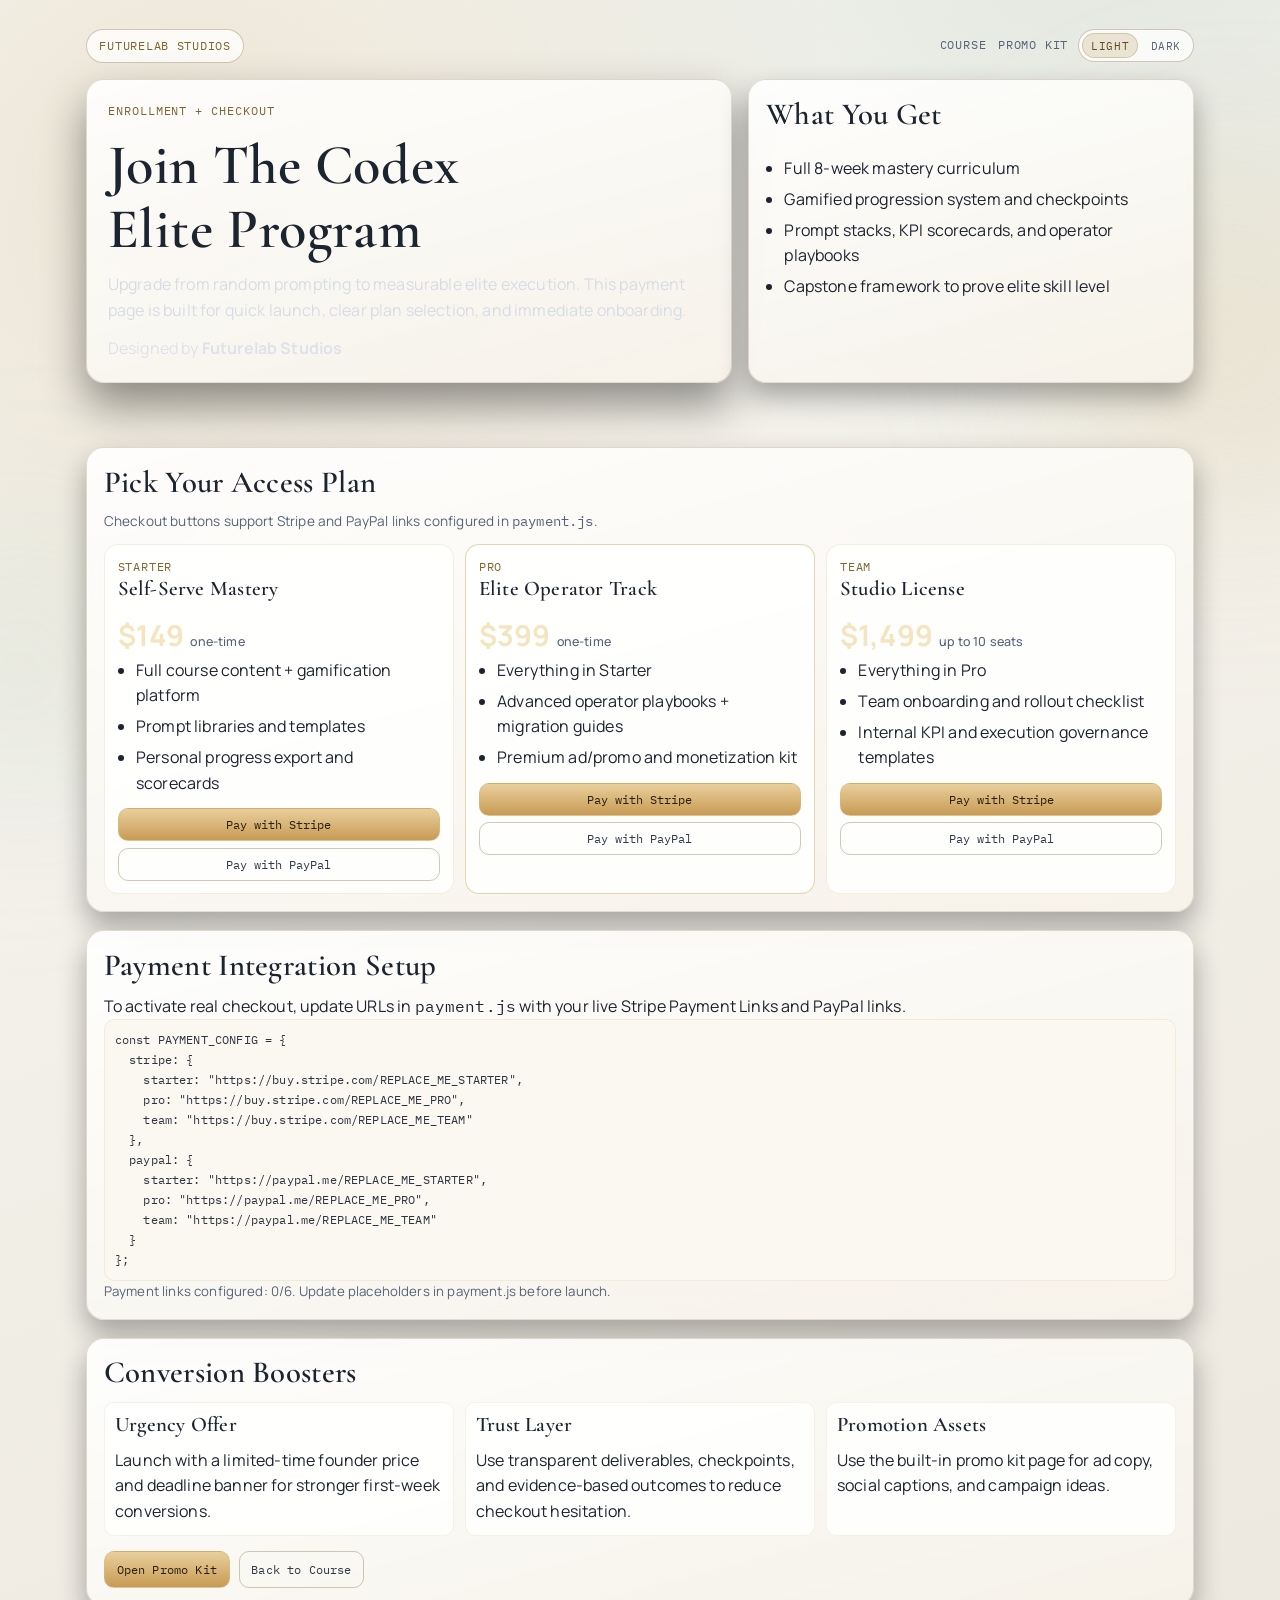
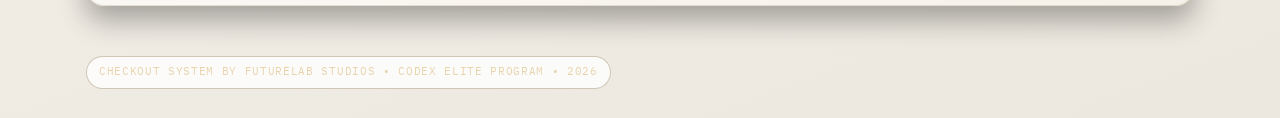
==== commit d6c043cb: "Add persistent dark/light mode toggle across all pages" ====
--- a/payment.html
+++ b/payment.html
@@ -16,9 +16,15 @@
   <header class="hero wrap compact">
     <nav class="top-nav">
       <a class="brand" href="index.html">Futurelab Studios</a>
-      <div class="nav-links">
-        <a href="index.html">Course</a>
-        <a href="promo.html">Promo Kit</a>
+      <div class="nav-right">
+        <div class="nav-links">
+          <a href="index.html">Course</a>
+          <a href="promo.html">Promo Kit</a>
+        </div>
+        <div class="theme-toggle" role="group" aria-label="Theme mode">
+          <button class="theme-btn" type="button" data-theme-set="light" aria-pressed="false">Light</button>
+          <button class="theme-btn" type="button" data-theme-set="dark" aria-pressed="true">Dark</button>
+        </div>
       </div>
     </nav>
 
@@ -136,6 +142,7 @@
     <p>Checkout system by Futurelab Studios • Codex Elite Program • 2026</p>
   </footer>
 
+  <script src="theme.js"></script>
   <script src="payment.js"></script>
 </body>
 </html>
--- a/styles.css
+++ b/styles.css
@@ -1,21 +1,21 @@
 :root {
-  --bg: #090b10;
-  --bg-soft: #0f141b;
-  --surface: rgba(20, 24, 32, 0.78);
-  --surface-strong: rgba(24, 30, 40, 0.92);
-  --text: #f3efe6;
-  --muted: #b0b7c4;
-  --line: rgba(223, 197, 143, 0.2);
-  --line-strong: rgba(223, 197, 143, 0.38);
-  --accent: #dfc58f;
-  --accent-bright: #f4deb2;
-  --accent-cool: #8dc0b8;
-  --danger: #ff8f8f;
-  --max: 1160px;
-  --radius: 22px;
-  --radius-sm: 14px;
-  --shadow-xl: 0 24px 50px rgba(0, 0, 0, 0.48);
-  --shadow-md: 0 14px 32px rgba(0, 0, 0, 0.34);
+  --bg: #0b0d12;
+  --bg-soft: #121722;
+  --panel: rgba(18, 24, 36, 0.76);
+  --panel-strong: rgba(20, 27, 40, 0.9);
+  --text: #f1eee8;
+  --muted: #b4bcc8;
+  --line: rgba(214, 188, 133, 0.2);
+  --line-strong: rgba(214, 188, 133, 0.34);
+  --gold: #d6bc85;
+  --gold-bright: #f0dbb1;
+  --mint: #9fc8be;
+  --danger: #ff8c8c;
+  --radius: 18px;
+  --radius-sm: 12px;
+  --max: 1140px;
+  --shadow-lg: 0 22px 44px rgba(0, 0, 0, 0.42);
+  --shadow-md: 0 14px 28px rgba(0, 0, 0, 0.32);
 }
 
 * {
@@ -30,14 +30,14 @@
 
 body {
   font-family: "Manrope", sans-serif;
-  line-height: 1.62;
+  line-height: 1.6;
   color: var(--text);
   background:
-    radial-gradient(circle at 12% 10%, rgba(223, 197, 143, 0.12), transparent 34%),
-    radial-gradient(circle at 86% -6%, rgba(141, 192, 184, 0.1), transparent 36%),
-    linear-gradient(165deg, #0b0d12 0%, #07090d 100%);
+    radial-gradient(circle at 15% 10%, rgba(214, 188, 133, 0.1), transparent 35%),
+    radial-gradient(circle at 86% -8%, rgba(159, 200, 190, 0.1), transparent 34%),
+    linear-gradient(160deg, #0a0d12 0%, #070a10 100%);
+  letter-spacing: 0.01em;
   overflow-x: hidden;
-  letter-spacing: 0.01em;
 }
 
 body::before {
@@ -45,77 +45,84 @@
   position: fixed;
   inset: 0;
   pointer-events: none;
-  background-image: linear-gradient(rgba(255, 255, 255, 0.018) 1px, transparent 1px),
-    linear-gradient(90deg, rgba(255, 255, 255, 0.018) 1px, transparent 1px);
-  background-size: 44px 44px;
-  opacity: 0.28;
   z-index: -2;
+  opacity: 0.18;
+  background-image:
+    linear-gradient(rgba(255, 255, 255, 0.015) 1px, transparent 1px),
+    linear-gradient(90deg, rgba(255, 255, 255, 0.015) 1px, transparent 1px);
+  background-size: 42px 42px;
 }
 
 .bg-shape {
   position: fixed;
   border-radius: 999px;
-  filter: blur(80px);
+  filter: blur(90px);
   pointer-events: none;
   z-index: -1;
 }
 
 .bg-shape-a {
-  width: 340px;
-  height: 340px;
-  right: -120px;
-  top: 16%;
-  background: rgba(223, 197, 143, 0.22);
+  width: 360px;
+  height: 360px;
+  right: -130px;
+  top: 18%;
+  background: rgba(214, 188, 133, 0.2);
 }
 
 .bg-shape-b {
-  width: 300px;
-  height: 300px;
-  left: -130px;
-  bottom: 12%;
-  background: rgba(141, 192, 184, 0.16);
+  width: 280px;
+  height: 280px;
+  left: -120px;
+  bottom: 10%;
+  background: rgba(159, 200, 190, 0.15);
 }
 
 .wrap {
   width: min(var(--max), 100%);
   margin: 0 auto;
-  padding: 2.1rem 1.15rem;
+  padding: 2rem 1rem;
 }
 
 .hero {
-  padding-top: 2.8rem;
-  animation: fade-up 0.65s ease-out;
+  padding-top: 2.4rem;
 }
 
 .hero.compact {
-  padding-top: 2.1rem;
+  padding-top: 1.8rem;
 }
 
 .top-nav {
   display: flex;
+  justify-content: space-between;
   align-items: center;
-  justify-content: space-between;
-  gap: 1rem;
-  margin-bottom: 1.1rem;
+  gap: 0.8rem;
+  margin-bottom: 1rem;
 }
 
 .brand {
-  font-family: "IBM Plex Mono", monospace;
-  color: var(--accent-bright);
   text-decoration: none;
+  color: var(--gold-bright);
   border: 1px solid var(--line-strong);
   border-radius: 999px;
-  padding: 0.42rem 0.84rem;
-  font-size: 0.78rem;
-  letter-spacing: 0.05em;
+  padding: 0.4rem 0.78rem;
+  font-family: "IBM Plex Mono", monospace;
+  font-size: 0.75rem;
+  letter-spacing: 0.06em;
   text-transform: uppercase;
   background: rgba(255, 255, 255, 0.02);
 }
 
+.nav-right {
+  display: flex;
+  align-items: center;
+  gap: 0.62rem;
+  flex-wrap: wrap;
+}
+
 .nav-links {
   display: flex;
+  gap: 0.72rem;
   align-items: center;
-  gap: 0.72rem;
   flex-wrap: wrap;
 }
 
@@ -123,83 +130,102 @@
   text-decoration: none;
   color: var(--muted);
   font-family: "IBM Plex Mono", monospace;
-  font-size: 0.74rem;
-  text-transform: uppercase;
-  letter-spacing: 0.08em;
-  padding: 0.2rem 0.24rem;
+  font-size: 0.72rem;
+  letter-spacing: 0.07em;
+  text-transform: uppercase;
   border-bottom: 1px solid transparent;
   transition: color 0.2s ease, border-color 0.2s ease;
 }
 
 .nav-links a:hover {
-  color: var(--accent-bright);
-  border-color: rgba(223, 197, 143, 0.55);
+  color: var(--gold-bright);
+  border-color: rgba(214, 188, 133, 0.5);
+}
+
+.theme-toggle {
+  display: inline-flex;
+  gap: 0.2rem;
+  align-items: center;
+  border: 1px solid var(--line-strong);
+  border-radius: 999px;
+  padding: 0.18rem;
+  background: rgba(8, 11, 16, 0.7);
+}
+
+.theme-btn {
+  border: 1px solid transparent;
+  background: transparent;
+  color: var(--muted);
+  font-family: "IBM Plex Mono", monospace;
+  font-size: 0.68rem;
+  letter-spacing: 0.06em;
+  text-transform: uppercase;
+  padding: 0.28rem 0.5rem;
+  border-radius: 999px;
+  cursor: pointer;
+}
+
+.theme-btn:hover {
+  color: var(--text);
+}
+
+.theme-btn.active {
+  background: rgba(214, 188, 133, 0.2);
+  border-color: rgba(214, 188, 133, 0.45);
+  color: var(--gold-bright);
 }
 
 .hero-shell {
   display: grid;
-  grid-template-columns: 1.55fr minmax(280px, 1fr);
-  gap: 1.05rem;
-  align-items: stretch;
+  grid-template-columns: 1.45fr minmax(290px, 1fr);
+  gap: 1rem;
 }
 
 .hero-copy {
   border: 1px solid var(--line);
   border-radius: var(--radius);
   background:
-    linear-gradient(145deg, rgba(28, 34, 44, 0.88), rgba(13, 16, 23, 0.9)),
-    radial-gradient(circle at 75% 14%, rgba(223, 197, 143, 0.24), transparent 42%);
-  padding: 1.45rem;
-  box-shadow: var(--shadow-xl);
-  position: relative;
-  overflow: hidden;
-}
-
-.hero-copy::after {
-  content: "";
-  position: absolute;
-  inset: 0;
-  border-radius: inherit;
-  border: 1px solid rgba(255, 255, 255, 0.03);
-  pointer-events: none;
+    linear-gradient(155deg, rgba(28, 35, 48, 0.85), rgba(14, 18, 27, 0.92)),
+    radial-gradient(circle at 75% 10%, rgba(214, 188, 133, 0.22), transparent 40%);
+  padding: 1.3rem;
+  box-shadow: var(--shadow-lg);
 }
 
 .eyebrow {
-  margin: 0 0 0.95rem;
-  font-family: "IBM Plex Mono", monospace;
-  color: var(--accent-bright);
-  text-transform: uppercase;
-  letter-spacing: 0.09em;
-  font-size: 0.78rem;
+  margin: 0 0 0.8rem;
+  color: var(--gold-bright);
+  font-family: "IBM Plex Mono", monospace;
+  font-size: 0.75rem;
+  letter-spacing: 0.08em;
+  text-transform: uppercase;
 }
 
 h1,
 h2,
 h3,
 h4 {
-  margin: 0 0 0.72rem;
-  line-height: 1.14;
+  margin: 0 0 0.7rem;
   font-family: "Cormorant Garamond", serif;
   font-weight: 600;
+  line-height: 1.14;
   letter-spacing: 0.01em;
 }
 
 h1 {
-  font-size: clamp(2.3rem, 4.6vw, 4.2rem);
+  font-size: clamp(2.2rem, 4.4vw, 3.9rem);
   max-width: 14ch;
 }
 
 h2 {
-  font-size: clamp(1.5rem, 2.4vw, 2.35rem);
-  margin-bottom: 0.92rem;
+  font-size: clamp(1.45rem, 2.4vw, 2.2rem);
 }
 
 h3 {
-  font-size: 1.36rem;
+  font-size: 1.3rem;
 }
 
 h4 {
-  font-size: 1.05rem;
+  font-size: 1.02rem;
 }
 
 p {
@@ -207,307 +233,287 @@
 }
 
 .lead {
+  color: #d6dce6;
   max-width: 66ch;
-  color: #d4d9e3;
-  font-size: 1.03rem;
 }
 
 .hero-brandline {
-  margin-top: 0.92rem;
-  color: #dde1ea;
+  margin-top: 0.8rem;
+  color: #dde2ea;
 }
 
 .hero-cta-row {
   display: flex;
-  gap: 0.62rem;
   align-items: center;
+  gap: 0.55rem;
   flex-wrap: wrap;
-  margin-top: 1.08rem;
+  margin-top: 0.95rem;
+}
+
+.hero-side {
+  display: flex;
+  flex-direction: column;
+  gap: 0.8rem;
 }
 
 .hero-statline {
-  margin-top: 1.1rem;
-  display: grid;
-  grid-template-columns: repeat(3, minmax(0, 1fr));
-  gap: 0.62rem;
+  display: grid;
+  grid-template-columns: 1fr;
+  gap: 0.6rem;
 }
 
 .hero-statline article {
   border: 1px solid var(--line);
-  border-radius: 14px;
-  background: rgba(11, 14, 20, 0.72);
-  padding: 0.72rem;
-  backdrop-filter: blur(8px);
+  border-radius: var(--radius-sm);
+  padding: 0.7rem;
+  background: rgba(9, 12, 18, 0.72);
 }
 
 .hero-statline p {
-  font-family: "IBM Plex Mono", monospace;
+  color: var(--muted);
   font-size: 0.72rem;
-  color: var(--muted);
-  text-transform: uppercase;
+  font-family: "IBM Plex Mono", monospace;
   letter-spacing: 0.07em;
-  margin-bottom: 0.22rem;
-}
-
-.hero-side {
-  display: flex;
-  flex-direction: column;
-  justify-content: space-between;
-}
-
-.hero-side ul {
-  padding-left: 1.2rem;
-  margin: 0;
-}
-
-.hero-side li {
-  margin-bottom: 0.42rem;
+  text-transform: uppercase;
 }
 
 .panel {
   border: 1px solid var(--line);
   border-radius: var(--radius);
-  background:
-    linear-gradient(170deg, rgba(20, 24, 32, 0.84), rgba(11, 14, 20, 0.92));
-  padding: 1.18rem;
+  padding: 1.05rem;
+  background: linear-gradient(165deg, var(--panel), rgba(12, 16, 24, 0.9));
+  backdrop-filter: blur(8px);
   box-shadow: var(--shadow-md);
-  backdrop-filter: blur(10px);
 }
 
 main section {
-  margin-bottom: 1.24rem;
-  animation: fade-up 0.64s ease-out;
+  margin-bottom: 1.1rem;
 }
 
 .dashboard-header {
   display: flex;
-  gap: 0.85rem;
   justify-content: space-between;
   align-items: center;
-  margin-bottom: 0.95rem;
+  gap: 0.8rem;
+  margin-bottom: 0.8rem;
 }
 
 .dashboard-actions {
   display: flex;
-  gap: 0.52rem;
+  gap: 0.5rem;
   flex-wrap: wrap;
 }
 
 .dashboard-grid {
   display: grid;
-  grid-template-columns: repeat(3, minmax(0, 1fr));
-  gap: 0.82rem;
+  grid-template-columns: repeat(5, minmax(0, 1fr));
+  gap: 0.65rem;
 }
 
 .metric-card {
-  border: 1px solid rgba(223, 197, 143, 0.18);
+  border: 1px solid rgba(214, 188, 133, 0.18);
   border-radius: var(--radius-sm);
-  background: rgba(8, 11, 16, 0.56);
-  padding: 0.92rem;
-  transition: transform 0.2s ease, border-color 0.2s ease;
-}
-
-.metric-card:hover {
-  transform: translateY(-2px);
-  border-color: rgba(223, 197, 143, 0.34);
+  background: rgba(9, 12, 18, 0.58);
+  padding: 0.78rem;
 }
 
 .metric-label {
   color: var(--muted);
-  font-size: 0.75rem;
-  font-family: "IBM Plex Mono", monospace;
-  text-transform: uppercase;
-  letter-spacing: 0.08em;
-  margin-bottom: 0.32rem;
+  font-size: 0.72rem;
+  font-family: "IBM Plex Mono", monospace;
+  letter-spacing: 0.07em;
+  text-transform: uppercase;
+  margin-bottom: 0.25rem;
 }
 
 .metric-value {
-  font-size: 1.42rem;
+  color: #f8efd9;
+  font-size: 1.24rem;
   font-weight: 700;
-  margin-bottom: 0.32rem;
-  color: #faf4e6;
+  margin-bottom: 0.28rem;
 }
 
 .metric-value.small {
-  font-size: 1rem;
+  font-size: 0.98rem;
   font-weight: 600;
 }
 
 .metric-sub {
   color: var(--muted);
-  font-size: 0.86rem;
+  font-size: 0.83rem;
 }
 
 .btn {
-  border: 1px solid rgba(223, 197, 143, 0.5);
-  background: linear-gradient(180deg, #efd7a6, #c9a86e);
-  color: #241a0a;
-  border-radius: 11px;
-  padding: 0.54rem 0.8rem;
-  font-family: "IBM Plex Mono", monospace;
-  font-size: 0.78rem;
+  border: 1px solid rgba(214, 188, 133, 0.55);
+  background: linear-gradient(180deg, #e9d4aa, #cda86b);
+  color: #201608;
+  border-radius: 10px;
+  padding: 0.5rem 0.74rem;
+  font-size: 0.76rem;
+  font-family: "IBM Plex Mono", monospace;
   text-decoration: none;
   cursor: pointer;
   display: inline-flex;
   align-items: center;
   justify-content: center;
-  transition: transform 0.18s ease, box-shadow 0.2s ease, filter 0.2s ease;
-  box-shadow: inset 0 1px 0 rgba(255, 255, 255, 0.4);
+  transition: transform 0.18s ease, filter 0.2s ease;
 }
 
 .btn:hover {
+  transform: translateY(-1px);
   filter: brightness(1.03);
-  transform: translateY(-1px);
-  box-shadow: 0 10px 22px rgba(0, 0, 0, 0.33), inset 0 1px 0 rgba(255, 255, 255, 0.45);
-}
-
-.btn:active {
-  transform: translateY(0);
 }
 
 .btn:disabled {
-  opacity: 0.58;
+  opacity: 0.6;
   cursor: not-allowed;
-  transform: none;
 }
 
 .btn-ghost {
   background: transparent;
   border-color: var(--line-strong);
-  color: #efe4cc;
-  box-shadow: none;
+  color: var(--text);
 }
 
 .btn-danger {
+  border-color: rgba(255, 140, 140, 0.45);
+  color: #ffc7c7;
   background: transparent;
-  border-color: rgba(255, 143, 143, 0.45);
-  color: #ffc4c4;
 }
 
 .meter {
   width: 100%;
-  height: 10px;
+  height: 9px;
   border-radius: 999px;
-  border: 1px solid rgba(223, 197, 143, 0.24);
-  background: rgba(7, 10, 14, 0.84);
+  border: 1px solid rgba(214, 188, 133, 0.22);
+  background: rgba(7, 10, 14, 0.88);
   overflow: hidden;
 }
 
 .meter.small {
-  height: 8px;
+  height: 7px;
 }
 
 .meter span {
   display: block;
   height: 100%;
   width: 0;
-  background: linear-gradient(90deg, #e6cb96, #a0c7bf);
-  transition: width 0.28s ease;
+  background: linear-gradient(90deg, var(--gold), var(--mint));
+  transition: width 0.25s ease;
+}
+
+.minimal-details {
+  margin-top: 0.85rem;
+  border-top: 1px solid rgba(214, 188, 133, 0.2);
+  padding-top: 0.75rem;
+}
+
+.minimal-details summary {
+  cursor: pointer;
+  color: var(--gold-bright);
+  font-family: "IBM Plex Mono", monospace;
+  font-size: 0.76rem;
+  letter-spacing: 0.06em;
+  text-transform: uppercase;
 }
 
 .gamification-grid {
+  margin-top: 0.8rem;
   display: grid;
   grid-template-columns: 1fr 1fr;
-  gap: 0.8rem;
+  gap: 0.7rem;
 }
 
 .challenge-list,
 .achievement-grid {
   display: grid;
-  gap: 0.64rem;
+  gap: 0.56rem;
 }
 
 .challenge-card,
 .achievement-card {
   border: 1px solid var(--line);
-  border-radius: 13px;
-  padding: 0.78rem;
-  background: rgba(8, 12, 18, 0.58);
+  border-radius: 10px;
+  padding: 0.66rem;
+  background: rgba(10, 13, 19, 0.66);
 }
 
 .challenge-head {
   display: flex;
   justify-content: space-between;
-  gap: 0.6rem;
+  gap: 0.5rem;
   align-items: center;
 }
 
-.challenge-card p {
-  color: #d7dee9;
-  font-size: 0.88rem;
-  margin-bottom: 0.42rem;
-}
-
+.challenge-card p,
 .achievement-card p {
-  color: #d7dee9;
-  font-size: 0.88rem;
+  color: #d7dce5;
+  font-size: 0.84rem;
+  margin-bottom: 0.35rem;
 }
 
 .achievement-card.unlocked {
-  border-color: rgba(223, 197, 143, 0.56);
-  background: linear-gradient(160deg, rgba(34, 31, 22, 0.74), rgba(11, 14, 20, 0.92));
-}
-
-.achievement-card.locked {
-  opacity: 0.72;
+  border-color: rgba(214, 188, 133, 0.5);
+  background: rgba(36, 30, 20, 0.4);
 }
 
 .achievement-state {
-  margin-top: 0.45rem;
-  font-family: "IBM Plex Mono", monospace;
-  font-size: 0.72rem;
-  color: var(--accent-bright);
-  text-transform: uppercase;
-  letter-spacing: 0.06em;
-}
-
-.mastery-lab {
-  display: grid;
-  grid-template-columns: 320px minmax(0, 1fr);
-  gap: 1rem;
+  margin-top: 0.35rem;
+  color: var(--gold-bright);
+  font-family: "IBM Plex Mono", monospace;
+  font-size: 0.7rem;
+  letter-spacing: 0.05em;
+  text-transform: uppercase;
+}
+
+.learning-layout {
+  display: grid;
+  grid-template-columns: 300px minmax(0, 1fr);
+  gap: 0.9rem;
 }
 
 .module-sidebar {
   position: sticky;
   top: 1rem;
-  height: fit-content;
+  align-self: start;
 }
 
 .module-hint {
   color: var(--muted);
-  font-size: 0.9rem;
+  font-size: 0.85rem;
+  margin-bottom: 0.7rem;
+}
+
+.module-list {
+  display: grid;
+  gap: 0.52rem;
   margin-bottom: 0.8rem;
-}
-
-.module-list {
-  display: grid;
-  gap: 0.62rem;
 }
 
 .module-item {
   width: 100%;
   text-align: left;
-  border: 1px solid rgba(223, 197, 143, 0.2);
-  border-radius: 14px;
-  background: rgba(10, 13, 18, 0.72);
+  border: 1px solid rgba(214, 188, 133, 0.22);
+  border-radius: 11px;
+  background: rgba(9, 12, 18, 0.68);
   color: var(--text);
-  padding: 0.74rem;
+  padding: 0.64rem;
   cursor: pointer;
-  transition: border-color 0.2s ease, transform 0.16s ease, background 0.2s ease;
+  transition: border-color 0.2s ease, transform 0.15s ease;
 }
 
 .module-item:hover {
-  border-color: rgba(223, 197, 143, 0.46);
+  border-color: rgba(214, 188, 133, 0.5);
   transform: translateY(-1px);
 }
 
 .module-item.selected {
-  border-color: rgba(223, 197, 143, 0.68);
-  background: linear-gradient(170deg, rgba(39, 35, 24, 0.55), rgba(10, 13, 18, 0.92));
+  border-color: rgba(214, 188, 133, 0.7);
+  background: rgba(35, 30, 22, 0.44);
 }
 
 .module-item.locked {
-  opacity: 0.54;
+  opacity: 0.52;
   cursor: not-allowed;
 }
 
@@ -515,96 +521,128 @@
   display: flex;
   justify-content: space-between;
   gap: 0.5rem;
-  font-family: "IBM Plex Mono", monospace;
-  font-size: 0.75rem;
-  color: var(--accent-bright);
-  margin-bottom: 0.3rem;
-  letter-spacing: 0.05em;
+  color: var(--gold-bright);
+  font-family: "IBM Plex Mono", monospace;
+  font-size: 0.7rem;
+  letter-spacing: 0.06em;
   text-transform: uppercase;
 }
 
 .module-item-meta {
-  margin-top: 0.36rem;
   color: var(--muted);
-  font-size: 0.81rem;
+  font-size: 0.79rem;
+  margin-top: 0.28rem;
+}
+
+.learning-main {
+  display: grid;
+  gap: 0.9rem;
 }
 
 .module-detail {
-  min-height: 620px;
-}
-
-.module-header > p {
-  color: var(--muted);
+  min-height: 560px;
 }
 
 .card-tag {
-  color: var(--accent-bright) !important;
-  text-transform: uppercase;
+  color: var(--gold-bright) !important;
+  font-family: "IBM Plex Mono", monospace;
+  font-size: 0.72rem;
   letter-spacing: 0.07em;
-  font-family: "IBM Plex Mono", monospace;
-  font-size: 0.76rem;
-  margin-bottom: 0.56rem;
-}
-
-.module-standard {
-  margin-top: 0.72rem;
-}
-
-.module-progress-row {
-  margin-top: 0.78rem;
-}
-
-.module-progress-row > p {
-  margin-bottom: 0.36rem;
-}
-
-.module-section {
-  margin-top: 1.08rem;
-  border-top: 1px solid rgba(223, 197, 143, 0.17);
-  padding-top: 0.95rem;
-}
-
+  text-transform: uppercase;
+}
+
+.module-header > p,
 .module-note {
   color: var(--muted);
-  font-size: 0.9rem;
+}
+
+.module-standard {
+  margin-top: 0.65rem;
+}
+
+.module-progress-row {
+  margin-top: 0.7rem;
+}
+
+.module-progress-row > p {
+  margin-bottom: 0.3rem;
+}
+
+.module-section {
+  margin-top: 0.95rem;
+}
+
+.checkpoint-grid {
+  display: grid;
+  grid-template-columns: repeat(3, minmax(0, 1fr));
+  gap: 0.55rem;
+}
+
+.checkpoint-grid article {
+  border: 1px solid rgba(214, 188, 133, 0.18);
+  border-radius: 10px;
+  padding: 0.56rem;
+  background: rgba(9, 12, 18, 0.64);
+}
+
+.module-accordion {
+  border: 1px solid rgba(214, 188, 133, 0.18);
+  border-radius: 11px;
+  background: rgba(8, 11, 16, 0.6);
+  padding: 0.6rem 0.7rem;
+}
+
+.module-accordion + .module-accordion {
+  margin-top: 0.55rem;
+}
+
+.module-accordion summary {
+  cursor: pointer;
+  font-family: "IBM Plex Mono", monospace;
+  font-size: 0.75rem;
+  letter-spacing: 0.06em;
+  color: var(--gold-bright);
+  text-transform: uppercase;
+}
+
+.module-accordion-content {
+  margin-top: 0.6rem;
 }
 
 .week-grid {
   display: grid;
-  grid-template-columns: repeat(2, minmax(0, 1fr));
-  gap: 0.72rem;
+  grid-template-columns: 1fr 1fr;
+  gap: 0.55rem;
 }
 
 .week-card {
   border: 1px solid var(--line);
-  border-radius: 13px;
-  padding: 0.76rem;
-  background: rgba(9, 12, 18, 0.56);
+  border-radius: 10px;
+  padding: 0.6rem;
+  background: rgba(10, 13, 19, 0.64);
 }
 
 .week-day {
   font-family: "IBM Plex Mono", monospace;
-  color: var(--accent-bright);
-  font-size: 0.78rem;
-  margin-bottom: 0.38rem;
-  text-transform: uppercase;
+  font-size: 0.7rem;
+  color: var(--gold-bright);
   letter-spacing: 0.07em;
+  text-transform: uppercase;
 }
 
 .week-card p {
-  color: #d8dfe8;
-  font-size: 0.92rem;
-  margin-bottom: 0.35rem;
+  font-size: 0.87rem;
+  color: #d6dce5;
 }
 
 ul,
 ol {
   margin: 0;
-  padding-left: 1.2rem;
+  padding-left: 1.15rem;
 }
 
 li {
-  margin-bottom: 0.42rem;
+  margin-bottom: 0.34rem;
 }
 
 .task-list {
@@ -612,64 +650,51 @@
   padding: 0;
   margin: 0;
   display: grid;
-  gap: 0.52rem;
+  gap: 0.45rem;
 }
 
 .task-list li {
   margin: 0;
-  border: 1px solid rgba(223, 197, 143, 0.18);
-  border-radius: 11px;
-  background: rgba(8, 11, 15, 0.58);
+  border: 1px solid rgba(214, 188, 133, 0.16);
+  border-radius: 10px;
+  background: rgba(9, 12, 18, 0.66);
 }
 
 .task-list label {
   display: flex;
-  gap: 0.58rem;
+  gap: 0.56rem;
   align-items: flex-start;
-  padding: 0.64rem;
+  padding: 0.56rem;
   cursor: pointer;
 }
 
 .task-list input[type="checkbox"] {
   margin-top: 0.22rem;
-  accent-color: #e8c98d;
+  accent-color: var(--gold);
 }
 
 .task-list span {
-  font-size: 0.93rem;
-}
-
-.checkpoint-grid {
-  display: grid;
-  grid-template-columns: repeat(3, minmax(0, 1fr));
-  gap: 0.72rem;
-}
-
-.checkpoint-grid article {
-  border: 1px solid var(--line);
-  border-radius: 12px;
-  padding: 0.74rem;
-  background: rgba(9, 12, 18, 0.54);
+  font-size: 0.9rem;
 }
 
 .prompt-list {
   display: grid;
-  gap: 0.74rem;
+  gap: 0.55rem;
 }
 
 .prompt {
-  border: 1px solid var(--line);
-  border-radius: 12px;
-  padding: 0.74rem;
-  background: rgba(9, 12, 18, 0.56);
+  border: 1px solid rgba(214, 188, 133, 0.18);
+  border-radius: 10px;
+  padding: 0.6rem;
+  background: rgba(9, 12, 18, 0.65);
 }
 
 .prompt-head {
   display: flex;
+  align-items: center;
   justify-content: space-between;
-  gap: 0.74rem;
-  align-items: center;
-  margin-bottom: 0.5rem;
+  gap: 0.5rem;
+  margin-bottom: 0.42rem;
 }
 
 code,
@@ -679,223 +704,312 @@
 
 pre {
   margin: 0;
-  border: 1px solid rgba(223, 197, 143, 0.3);
-  border-radius: 11px;
-  background: rgba(5, 8, 12, 0.95);
-  padding: 0.78rem;
-  color: #f7ecd4;
+  border: 1px solid rgba(214, 188, 133, 0.22);
+  border-radius: 10px;
+  background: rgba(6, 9, 13, 0.95);
+  color: #f4e6cb;
+  padding: 0.62rem;
+  font-size: 0.78rem;
   white-space: pre-wrap;
   word-break: break-word;
-  font-size: 0.8rem;
 }
 
 table {
   width: 100%;
   border-collapse: collapse;
-  font-size: 0.92rem;
+  font-size: 0.88rem;
 }
 
 th,
 td {
-  border-bottom: 1px solid rgba(223, 197, 143, 0.2);
+  border-bottom: 1px solid rgba(214, 188, 133, 0.2);
   text-align: left;
-  padding: 0.62rem 0.48rem;
+  padding: 0.52rem 0.42rem;
   vertical-align: top;
 }
 
 th {
-  color: var(--accent-bright);
-}
-
-.module-notes {
+  color: var(--gold-bright);
+}
+
+.module-notes,
+#aiInput,
+select {
   width: 100%;
   border: 1px solid var(--line-strong);
+  border-radius: 10px;
+  background: rgba(8, 11, 16, 0.8);
+  color: var(--text);
+  padding: 0.62rem;
+  font-family: "IBM Plex Mono", monospace;
+  font-size: 0.82rem;
+}
+
+.module-notes {
+  resize: vertical;
+}
+
+.ai-coach-panel {
+  display: grid;
+  gap: 0.7rem;
+}
+
+.section-head p {
+  color: var(--muted);
+  font-size: 0.9rem;
+}
+
+.ai-controls label,
+.ai-input-wrap {
+  display: block;
+  color: var(--muted);
+  font-size: 0.78rem;
+  font-family: "IBM Plex Mono", monospace;
+  letter-spacing: 0.06em;
+  text-transform: uppercase;
+}
+
+.ai-chips {
+  display: flex;
+  gap: 0.48rem;
+  flex-wrap: wrap;
+}
+
+.chip-btn {
+  border: 1px solid rgba(214, 188, 133, 0.3);
+  background: rgba(10, 13, 19, 0.72);
+  color: #f2e7ce;
+  border-radius: 999px;
+  font-family: "IBM Plex Mono", monospace;
+  font-size: 0.72rem;
+  letter-spacing: 0.04em;
+  padding: 0.36rem 0.62rem;
+  cursor: pointer;
+}
+
+.chip-btn:hover {
+  border-color: rgba(214, 188, 133, 0.55);
+}
+
+.ai-output {
+  min-height: 170px;
+  max-height: 430px;
+  overflow: auto;
+}
+
+.timer-box {
+  border: 1px solid rgba(214, 188, 133, 0.22);
   border-radius: 12px;
-  background: rgba(5, 8, 12, 0.86);
-  color: var(--text);
-  padding: 0.72rem;
-  font-family: "IBM Plex Mono", monospace;
-  font-size: 0.84rem;
-  resize: vertical;
-}
-
-.timer-help {
+  background: rgba(9, 12, 18, 0.66);
+  padding: 0.74rem;
+}
+
+.timer-display {
+  font-family: "IBM Plex Mono", monospace;
+  font-size: 2.2rem;
+  color: #f2dfbc;
+  margin-bottom: 0.35rem;
+}
+
+.timer-controls {
+  display: flex;
+  gap: 0.48rem;
+  flex-wrap: wrap;
+}
+
+.pricing-grid {
+  display: grid;
+  grid-template-columns: repeat(3, minmax(0, 1fr));
+  gap: 0.7rem;
+}
+
+.price-card {
+  border: 1px solid rgba(214, 188, 133, 0.24);
+  border-radius: 14px;
+  padding: 0.8rem;
+  background: rgba(9, 12, 18, 0.68);
+}
+
+.price-card.featured {
+  border-color: rgba(214, 188, 133, 0.62);
+  background: rgba(38, 30, 20, 0.45);
+}
+
+.price {
+  color: #f5e4c0;
+  font-size: 1.8rem;
+  font-weight: 700;
+}
+
+.price span {
   color: var(--muted);
-  margin-bottom: 0.8rem;
-}
-
-.timer-box {
-  border: 1px solid var(--line);
-  border-radius: 14px;
-  background: rgba(8, 11, 16, 0.66);
-  padding: 0.9rem;
-}
-
-.timer-display {
-  font-family: "IBM Plex Mono", monospace;
-  font-size: clamp(2.25rem, 4.9vw, 3.3rem);
-  margin-bottom: 0.46rem;
-  color: #f6e7c7;
-}
-
-.timer-controls {
-  display: flex;
-  gap: 0.52rem;
-  flex-wrap: wrap;
-}
-
-.advert-panel p {
-  color: #d7dee8;
-}
-
-.ad-points {
-  margin-top: 0.8rem;
-  display: grid;
-  grid-template-columns: repeat(3, minmax(0, 1fr));
-  gap: 0.74rem;
-}
-
-.ad-points article {
-  border: 1px solid var(--line);
-  border-radius: 13px;
-  padding: 0.74rem;
-  background: rgba(8, 11, 16, 0.58);
-}
-
-.ad-points article p {
-  font-size: 0.92rem;
-  color: #d7dee8;
-}
-
-.pricing-grid {
-  display: grid;
-  grid-template-columns: repeat(3, minmax(0, 1fr));
-  gap: 0.82rem;
-}
-
-.price-card {
-  border: 1px solid rgba(223, 197, 143, 0.24);
-  border-radius: 16px;
-  background: rgba(9, 12, 18, 0.63);
-  padding: 0.9rem;
-}
-
-.price-card.featured {
-  border-color: rgba(223, 197, 143, 0.65);
-  background: linear-gradient(165deg, rgba(42, 35, 22, 0.58), rgba(9, 12, 18, 0.92));
-  box-shadow: 0 18px 32px rgba(0, 0, 0, 0.4);
-}
-
-.price {
-  font-size: 1.9rem;
-  font-weight: 700;
-  margin-bottom: 0.45rem;
-  color: #f8edd5;
-}
-
-.price span {
-  font-size: 0.8rem;
+  font-size: 0.78rem;
   font-weight: 500;
-  color: var(--muted);
-}
-
-.price-card ul {
-  margin-bottom: 0.72rem;
 }
 
 .price-card .btn {
   width: 100%;
-  margin-bottom: 0.45rem;
-}
-
+  margin-top: 0.4rem;
+}
+
+.ad-points,
 .copy-grid {
   display: grid;
+  grid-template-columns: repeat(3, minmax(0, 1fr));
+  gap: 0.66rem;
+}
+
+.copy-grid {
   grid-template-columns: repeat(2, minmax(0, 1fr));
-  gap: 0.72rem;
-}
-
+}
+
+.ad-points article,
 .copy-card {
-  border: 1px solid var(--line);
-  border-radius: 13px;
-  background: rgba(9, 12, 18, 0.58);
-  padding: 0.76rem;
-}
-
-.copy-card p {
-  color: #d7dee8;
+  border: 1px solid rgba(214, 188, 133, 0.2);
+  border-radius: 10px;
+  background: rgba(9, 12, 18, 0.66);
+  padding: 0.64rem;
 }
 
 .site-footer {
   padding-top: 0;
-  padding-bottom: 2rem;
+  padding-bottom: 1.8rem;
 }
 
 .site-footer p {
-  border: 1px solid var(--line);
+  display: inline-block;
+  border: 1px solid var(--line-strong);
   border-radius: 999px;
-  display: inline-block;
-  padding: 0.48rem 0.86rem;
-  color: #ecd8b0;
-  font-family: "IBM Plex Mono", monospace;
-  font-size: 0.73rem;
-  letter-spacing: 0.05em;
-  text-transform: uppercase;
-  background: rgba(10, 13, 18, 0.64);
-}
-
-@keyframes fade-up {
-  from {
-    opacity: 0;
-    transform: translateY(9px);
-  }
-
-  to {
-    opacity: 1;
-    transform: translateY(0);
-  }
-}
-
-@media (max-width: 1080px) {
+  padding: 0.42rem 0.75rem;
+  background: rgba(8, 11, 16, 0.68);
+  color: #e8d3ad;
+  font-family: "IBM Plex Mono", monospace;
+  font-size: 0.7rem;
+  text-transform: uppercase;
+  letter-spacing: 0.06em;
+}
+
+:root[data-theme="light"] {
+  --bg: #f7f5ef;
+  --bg-soft: #ebe7dc;
+  --panel: rgba(255, 255, 255, 0.88);
+  --panel-strong: rgba(255, 255, 255, 0.95);
+  --text: #1c2430;
+  --muted: #556277;
+  --line: rgba(120, 96, 53, 0.2);
+  --line-strong: rgba(120, 96, 53, 0.34);
+  --gold: #a88747;
+  --gold-bright: #7f652f;
+  --mint: #4f8a81;
+}
+
+:root[data-theme="light"] body {
+  background:
+    radial-gradient(circle at 14% 10%, rgba(168, 135, 71, 0.15), transparent 35%),
+    radial-gradient(circle at 85% -8%, rgba(79, 138, 129, 0.12), transparent 34%),
+    linear-gradient(160deg, #f9f7f1 0%, #ece8df 100%);
+}
+
+:root[data-theme="light"] body::before {
+  opacity: 0.12;
+}
+
+:root[data-theme="light"] .brand,
+:root[data-theme="light"] .theme-toggle,
+:root[data-theme="light"] .site-footer p {
+  background: rgba(255, 255, 255, 0.78);
+}
+
+:root[data-theme="light"] .hero-copy,
+:root[data-theme="light"] .panel {
+  background:
+    linear-gradient(165deg, rgba(255, 255, 255, 0.9), rgba(246, 242, 233, 0.95));
+}
+
+:root[data-theme="light"] .metric-card,
+:root[data-theme="light"] .hero-statline article,
+:root[data-theme="light"] .module-item,
+:root[data-theme="light"] .timer-box,
+:root[data-theme="light"] .task-list li,
+:root[data-theme="light"] .prompt,
+:root[data-theme="light"] .challenge-card,
+:root[data-theme="light"] .achievement-card,
+:root[data-theme="light"] .price-card,
+:root[data-theme="light"] .ad-points article,
+:root[data-theme="light"] .copy-card,
+:root[data-theme="light"] .module-accordion,
+:root[data-theme="light"] .week-card,
+:root[data-theme="light"] .checkpoint-grid article {
+  background: rgba(255, 255, 255, 0.86);
+}
+
+:root[data-theme="light"] pre,
+:root[data-theme="light"] .module-notes,
+:root[data-theme="light"] #aiInput,
+:root[data-theme="light"] select {
+  background: rgba(251, 248, 241, 0.98);
+  color: #2c3440;
+}
+
+:root[data-theme="light"] .btn {
+  color: #2a1f0c;
+  background: linear-gradient(180deg, #e9cf9d, #c89b54);
+}
+
+:root[data-theme="light"] .btn-ghost,
+:root[data-theme="light"] .btn-danger {
+  background: transparent;
+  color: #2f3947;
+}
+
+:root[data-theme="light"] .theme-btn.active {
+  background: rgba(168, 135, 71, 0.2);
+  border-color: rgba(168, 135, 71, 0.35);
+  color: #5f4a1f;
+}
+
+:root[data-theme="light"] .module-item.selected {
+  background: rgba(245, 238, 225, 0.88);
+}
+
+:root[data-theme="light"] .achievement-card.unlocked {
+  background: rgba(247, 241, 229, 0.92);
+}
+
+:root[data-theme="light"] .ai-output {
+  background: rgba(251, 248, 241, 0.98);
+}
+
+@media (max-width: 1100px) {
   .hero-shell,
-  .mastery-lab,
+  .learning-layout,
   .pricing-grid,
-  .dashboard-grid,
   .gamification-grid,
   .ad-points,
+  .copy-grid,
   .week-grid,
   .checkpoint-grid,
-  .copy-grid {
+  .dashboard-grid {
     grid-template-columns: 1fr;
   }
 
   .module-sidebar {
     position: static;
   }
-
-  .hero-statline {
-    grid-template-columns: 1fr;
-  }
-}
-
-@media (max-width: 640px) {
+}
+
+@media (max-width: 680px) {
   .wrap {
-    padding: 1.22rem 0.82rem;
+    padding: 1.2rem 0.8rem;
   }
 
   h1 {
     max-width: 100%;
   }
 
-  .dashboard-header {
-    flex-direction: column;
-    align-items: flex-start;
-  }
-
-  .top-nav {
-    flex-direction: column;
-    align-items: flex-start;
-  }
-
+  .top-nav,
+  .nav-right,
+  .dashboard-header,
   .prompt-head {
     flex-direction: column;
     align-items: flex-start;
